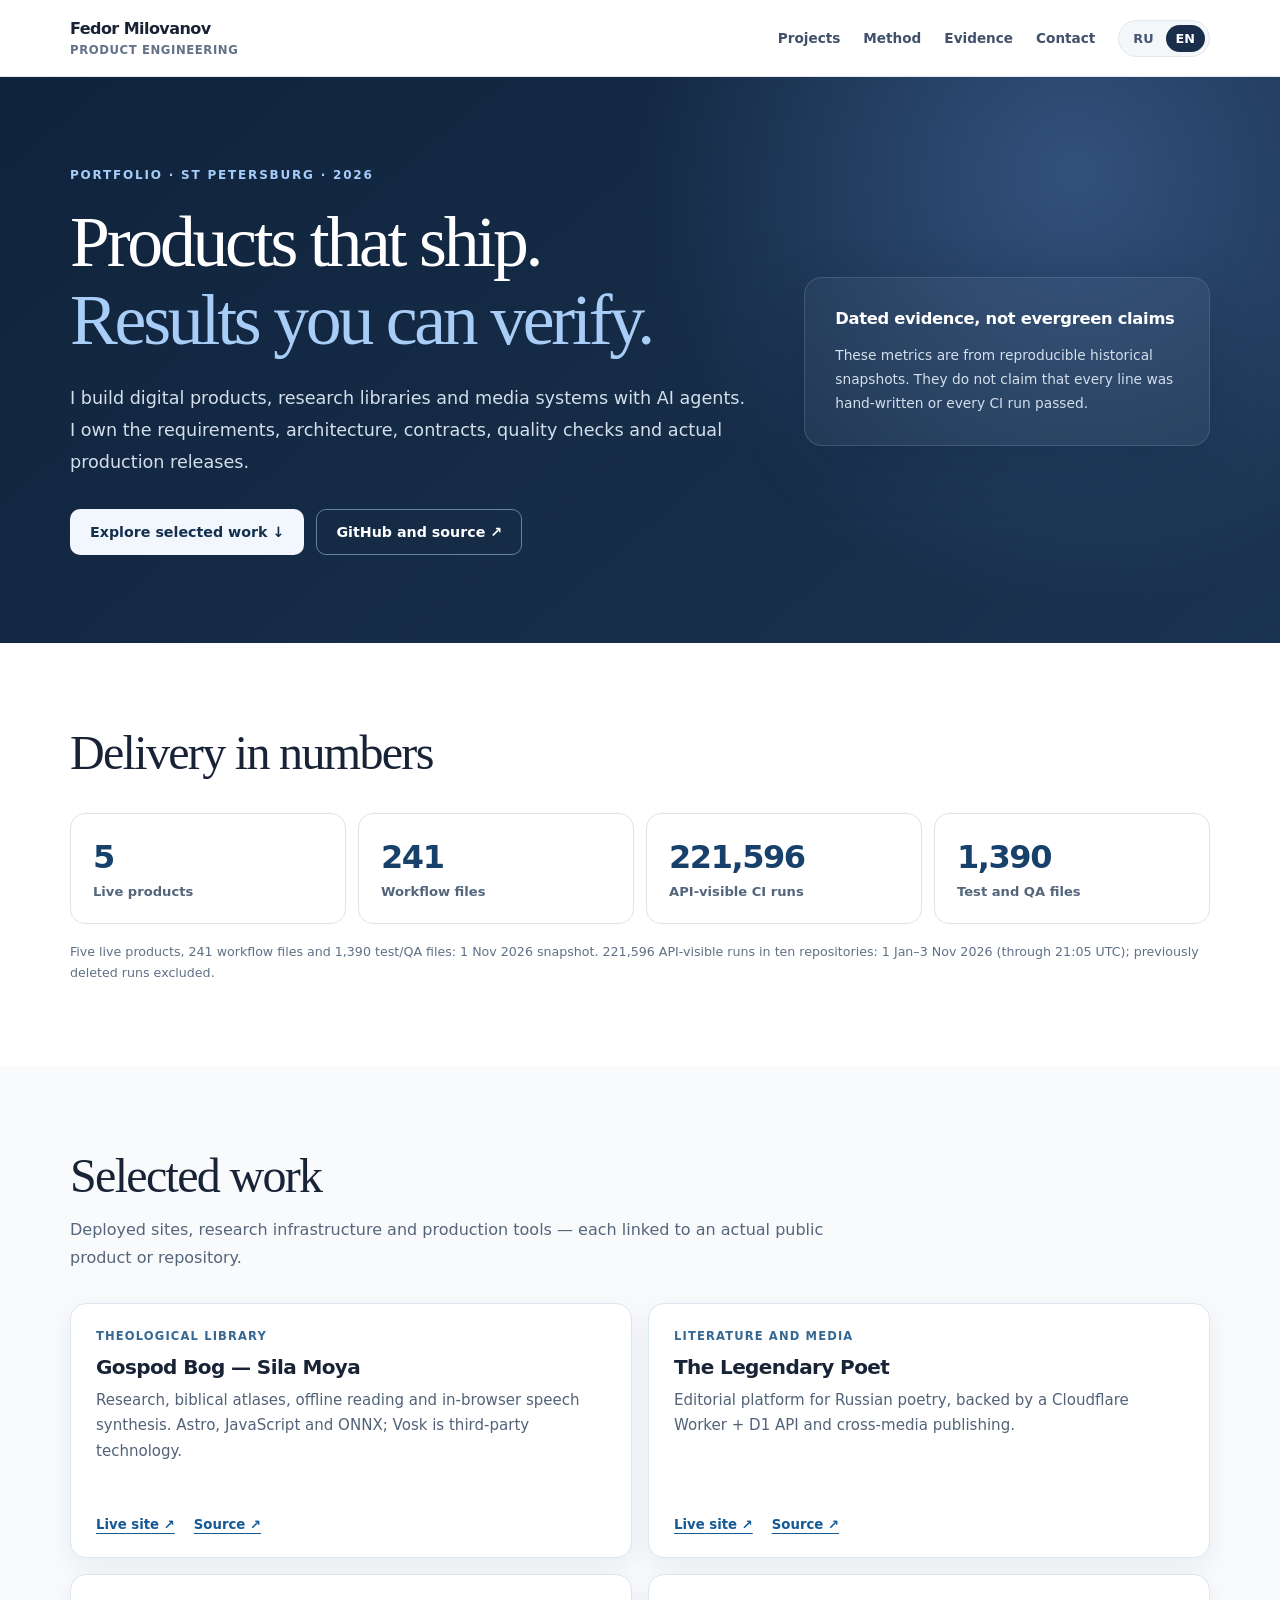
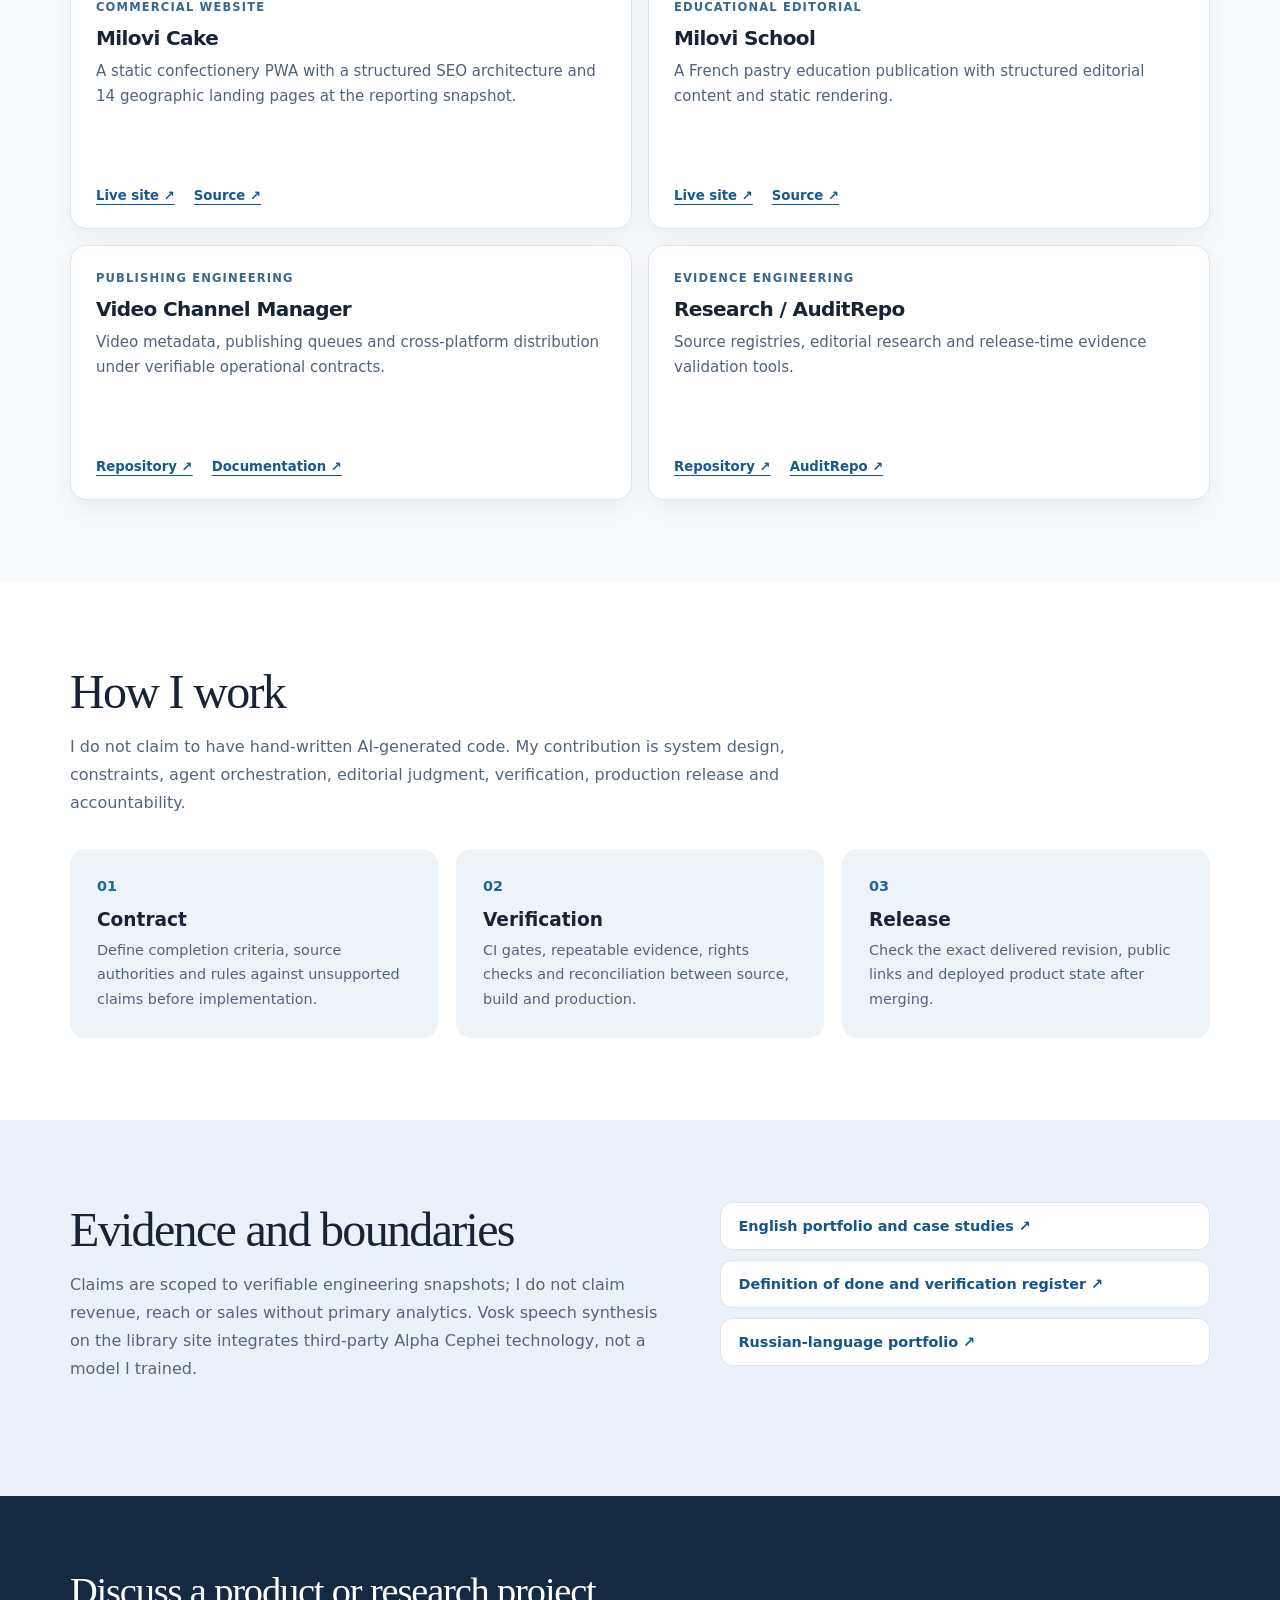
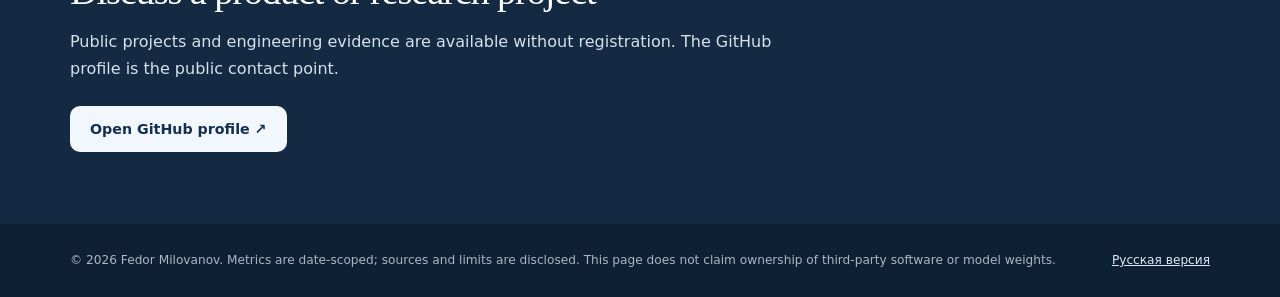
==== portfolio/en/index.html @ f515eef7 "feat(portfolio): publish bilingual verifiable portfolio without changing redirect hub" ====
<!doctype html>
<html lang="en">
<head>
<meta charset="utf-8"><meta name="viewport" content="width=device-width, initial-scale=1">
<meta name="theme-color" content="#142a42"><meta name="description" content="Verified portfolio of product engineering, editorial technology, research libraries, and AI-assisted media infrastructure.">
<title>Fedor Milovanov — verifiable product engineering and AI systems</title>
<link rel="canonical" href="https://fedormilovanov.github.io/portfolio/en/">
<link rel="alternate" hreflang="ru" href="https://fedormilovanov.github.io/portfolio/">
<link rel="alternate" hreflang="en" href="https://fedormilovanov.github.io/portfolio/en/">
<link rel="alternate" hreflang="x-default" href="https://fedormilovanov.github.io/portfolio/en/">
<meta property="og:type" content="website"><meta property="og:title" content="Fedor Milovanov — verifiable product engineering and AI systems">
<meta property="og:description" content="Verified portfolio of product engineering, editorial technology, research libraries, and AI-assisted media infrastructure."><meta property="og:url" content="https://fedormilovanov.github.io/portfolio/en/">
<link rel="stylesheet" href="../site.css">
</head>
<body>
<a class="skip" href="#main">Skip to content</a>
<header class="top"><div class="shell nav"><a class="brand" href="https://github.com/FedorMilovanov">Fedor Milovanov<small>Product engineering</small></a><nav class="menu" aria-label="Main navigation"><a href="#projects">Projects</a><a href="#method">Method</a><a href="#evidence">Evidence</a><a href="#contact">Contact</a><span class="langs"><a href="../"  lang="ru">RU</a><a href="../" aria-current="page" lang="en">EN</a></span></nav></div></header>
<main id="main">
<section class="hero"><div class="shell hero-layout"><div><div class="kicker">Portfolio · St Petersburg · 2026</div><h1>Products that ship.<br><em>Results you can verify.</em></h1><p>I build digital products, research libraries and media systems with AI agents. I own the requirements, architecture, contracts, quality checks and actual production releases.</p><div class="actions"><a class="btn primary" href="#projects">Explore selected work ↓</a><a class="btn secondary" href="https://github.com/FedorMilovanov">GitHub and source ↗</a></div></div><aside class="hero-side"><h2>Dated evidence, not evergreen claims</h2><p>These metrics are from reproducible historical snapshots. They do not claim that every line was hand-written or every CI run passed.</p></aside></div></section>
<section class="section" aria-labelledby="numbers"><div class="shell"><div class="section-head"><h2 id="numbers">Delivery in numbers</h2></div><div class="metrics"><div class="metric"><strong>5</strong><span>Live products</span></div><div class="metric"><strong>241</strong><span>Workflow files</span></div><div class="metric"><strong>221,596</strong><span>API-visible CI runs</span></div><div class="metric"><strong>1,390</strong><span>Test and QA files</span></div></div><p class="note">Five live products, 241 workflow files and 1,390 test/QA files: 1 Nov 2026 snapshot. 221,596 API-visible runs in ten repositories: 1 Jan–3 Nov 2026 (through 21:05 UTC); previously deleted runs excluded.</p></div></section>
<section class="section" id="projects" aria-labelledby="projects-title"><div class="shell"><div class="section-head"><h2 id="projects-title">Selected work</h2><p>Deployed sites, research infrastructure and production tools — each linked to an actual public product or repository.</p></div><div class="cases"><article class="case"><span class="eyebrow">Theological library</span><h3>Gospod Bog — Sila Moya</h3><p>Research, biblical atlases, offline reading and in-browser speech synthesis. Astro, JavaScript and ONNX; Vosk is third-party technology.</p><div class="links"><a href="https://gospod-bog.ru/">Live site ↗</a><a href="https://github.com/FedorMilovanov/gb-is-my-strength">Source ↗</a></div></article>
<article class="case"><span class="eyebrow">Literature and media</span><h3>The Legendary Poet</h3><p>Editorial platform for Russian poetry, backed by a Cloudflare Worker + D1 API and cross-media publishing.</p><div class="links"><a href="https://thelegendarypoet.ru/">Live site ↗</a><a href="https://github.com/FedorMilovanov/TheLegendaryPoet">Source ↗</a></div></article>
<article class="case"><span class="eyebrow">Commercial website</span><h3>Milovi Cake</h3><p>A static confectionery PWA with a structured SEO architecture and 14 geographic landing pages at the reporting snapshot.</p><div class="links"><a href="https://milovicake.ru/">Live site ↗</a><a href="https://github.com/FedorMilovanov/Milovi_Cake">Source ↗</a></div></article>
<article class="case"><span class="eyebrow">Educational editorial</span><h3>Milovi School</h3><p>A French pastry education publication with structured editorial content and static rendering.</p><div class="links"><a href="https://french.milovicake.ru/">Live site ↗</a><a href="https://github.com/FedorMilovanov/Milovi_School">Source ↗</a></div></article>
<article class="case"><span class="eyebrow">Publishing engineering</span><h3>Video Channel Manager</h3><p>Video metadata, publishing queues and cross-platform distribution under verifiable operational contracts.</p><div class="links"><a href="https://github.com/FedorMilovanov/video-channel-manager">Repository ↗</a><a href="https://github.com/FedorMilovanov/video-channel-manager">Documentation ↗</a></div></article>
<article class="case"><span class="eyebrow">Evidence engineering</span><h3>Research / AuditRepo</h3><p>Source registries, editorial research and release-time evidence validation tools.</p><div class="links"><a href="https://github.com/FedorMilovanov/Research">Repository ↗</a><a href="https://github.com/FedorMilovanov/AuditRepo">AuditRepo ↗</a></div></article></div></div></section>
<section class="section" id="method" aria-labelledby="method-title"><div class="shell"><div class="section-head"><h2 id="method-title">How I work</h2><p>I do not claim to have hand-written AI-generated code. My contribution is system design, constraints, agent orchestration, editorial judgment, verification, production release and accountability.</p></div><div class="methods"><article class="method"><b>01</b><h3>Contract</h3><p>Define completion criteria, source authorities and rules against unsupported claims before implementation.</p></article>
<article class="method"><b>02</b><h3>Verification</h3><p>CI gates, repeatable evidence, rights checks and reconciliation between source, build and production.</p></article>
<article class="method"><b>03</b><h3>Release</h3><p>Check the exact delivered revision, public links and deployed product state after merging.</p></article></div></div></section>
<section class="section proof" id="evidence" aria-labelledby="evidence-title"><div class="shell proof-layout"><div><div class="section-head"><h2 id="evidence-title">Evidence and boundaries</h2><p>Claims are scoped to verifiable engineering snapshots; I do not claim revenue, reach or sales without primary analytics. Vosk speech synthesis on the library site integrates third-party Alpha Cephei technology, not a model I trained.</p></div></div><div class="proof-links"><a href="https://github.com/FedorMilovanov/Research/blob/main/PORTFOLIO/PORTFOLIO_EN.md">English portfolio and case studies ↗</a>
<a href="https://github.com/FedorMilovanov/Research/blob/main/PORTFOLIO/DEFINITION_OF_DONE.md">Definition of done and verification register ↗</a>
<a href="https://github.com/FedorMilovanov/Research/blob/main/PORTFOLIO/PORTFOLIO_RU.md">Russian-language portfolio ↗</a></div></div></section>
<section class="contact" id="contact"><div class="shell"><h2>Discuss a product or research project</h2><p>Public projects and engineering evidence are available without registration. The GitHub profile is the public contact point.</p><a class="btn primary" href="https://github.com/FedorMilovanov">Open GitHub profile ↗</a></div></section>
</main>
<footer class="foot"><div class="shell foot-inner"><p>© 2026 Fedor Milovanov. Metrics are date-scoped; sources and limits are disclosed. This page does not claim ownership of third-party software or model weights.</p><a href="../" lang="ru">Русская версия</a></div></footer>
</body></html>
---- portfolio/site.css ----
:root{font-family:Inter,"Segoe UI",system-ui,-apple-system,BlinkMacSystemFont,sans-serif;color:#182336;background:#f8fafc;font-synthesis:none}*{box-sizing:border-box}html{scroll-behavior:smooth}body{margin:0}a{color:inherit}a:focus-visible,button:focus-visible{outline:3px solid #f59e0b;outline-offset:4px}.skip{position:absolute;left:-9999px;top:0;padding:12px;background:#fff;z-index:9}.skip:focus{left:16px}.shell{width:min(1140px,calc(100% - 44px));margin-inline:auto}.top{background:#fff;border-bottom:1px solid #e4e9f0}.nav{min-height:76px;display:flex;align-items:center;justify-content:space-between;gap:22px}.brand{text-decoration:none;font-weight:800;letter-spacing:-.035em;line-height:1.2}.brand small{display:block;font-weight:600;color:#637187;font-size:.73rem;letter-spacing:.05em;text-transform:uppercase;margin-top:4px}.menu{display:flex;align-items:center;gap:23px;flex-wrap:wrap}.menu a{text-decoration:none;font-weight:650;font-size:.85rem;color:#41516b}.menu a:hover,.pill:hover{color:#0062cc}.langs{display:flex;gap:2px;padding:4px;border:1px solid #e0e7ee;border-radius:100px;background:#f4f7fa}.langs a{padding:6px 10px;border-radius:100px;color:#445671;font-size:.8rem}.langs a[aria-current=page]{background:#182e4b;color:#fff}.hero{background:radial-gradient(circle at 84% 17%,#32517c 0,transparent 37%),linear-gradient(140deg,#10233c,#1a3350);color:#fff;padding:91px 0 88px;overflow:hidden}.hero-layout{display:grid;grid-template-columns:minmax(0,1.25fr) minmax(260px,.75fr);align-items:center;gap:58px}.kicker{font-size:.75rem;letter-spacing:.15em;text-transform:uppercase;font-weight:750;color:#a4cdfa}.hero h1{font-family:Georgia,ui-serif,serif;font-size:clamp(2.65rem,5.6vw,5rem);font-weight:500;letter-spacing:-.045em;line-height:1.09;margin:21px 0 24px}.hero h1 em{font-style:normal;color:#a8cdf6}.hero p{font-size:1.1rem;line-height:1.8;color:#d3dfeb;max-width:680px;margin:0}.actions{display:flex;flex-wrap:wrap;gap:12px;margin-top:31px}.btn{display:inline-flex;align-items:center;justify-content:center;min-height:46px;padding:11px 19px;font-weight:700;font-size:.89rem;border-radius:10px;text-decoration:none;border:1px solid transparent}.btn.primary{background:#f2f6fd;color:#14304f}.btn.secondary{border-color:#6782a0;color:#fff}.hero-side{border:1px solid #68809b64;border-radius:18px;padding:30px;background:#ffffff0b;box-shadow:0 18px 58px #06132933}.hero-side h2{font-size:1.02rem;line-height:1.4;letter-spacing:-.018em;margin:0 0 12px}.hero-side p{font-size:.86rem;line-height:1.75}.section{padding:82px 0}.section:nth-of-type(even){background:#fff}.section-head{max-width:790px;margin-bottom:31px}.section h2{font-family:Georgia,ui-serif,serif;font-weight:500;letter-spacing:-.035em;font-size:clamp(2rem,3.8vw,3rem);line-height:1.18;margin:0 0 12px}.section-head p,.intro{color:#55657b;line-height:1.75;margin:0}.metrics{display:grid;grid-template-columns:repeat(4,1fr);gap:12px}.metric{border:1px solid #dbe4ec;background:white;border-radius:15px;padding:24px 22px}.metric strong{display:block;font-size:clamp(1.5rem,2.5vw,2.4rem);letter-spacing:-.045em;color:#17416b}.metric span{display:block;color:#53667c;font-size:.82rem;font-weight:650;margin-top:8px}.note{margin:18px 0 0;font-size:.79rem;color:#607086;line-height:1.65}.cases{display:grid;grid-template-columns:repeat(2,minmax(0,1fr));gap:16px}.case{border:1px solid #dce6ee;background:#fff;border-radius:16px;padding:25px;display:flex;flex-direction:column;min-height:255px;box-shadow:0 9px 27px #152b4910}.case .eyebrow{font-weight:750;color:#356993;text-transform:uppercase;font-size:.72rem;letter-spacing:.1em}.case h3{font-size:1.25rem;letter-spacing:-.03em;margin:12px 0 9px}.case p{font-size:.94rem;line-height:1.68;color:#526278;margin:0 0 20px}.case .links{margin-top:auto;display:flex;gap:19px;flex-wrap:wrap}.case .links a{font-size:.83rem;font-weight:750;color:#155995;text-underline-offset:4px}.methods{display:grid;grid-template-columns:repeat(3,minmax(0,1fr));gap:18px;margin-top:32px}.method{background:#eef3f8;border-radius:15px;padding:27px}.method b{color:#1d669e;font-size:.9rem}.method h3{font-size:1.16rem;margin:14px 0 8px}.method p{color:#536479;line-height:1.7;font-size:.9rem;margin:0}.proof{background:#eaf1f8}.proof-layout{display:grid;grid-template-columns:1.1fr .9fr;gap:50px;align-items:start}.proof-links{display:grid;gap:10px}.proof-links a{background:#fff;border:1px solid #dae5ef;text-decoration:none;border-radius:12px;padding:15px 18px;color:#14558d;font-size:.9rem;font-weight:700}.proof-links a:hover{background:#f7fbff}.contact{padding:72px 0;background:#142a42;color:#fff}.contact h2{font-family:Georgia,ui-serif,serif;font-weight:500;letter-spacing:-.03em;font-size:2.4rem;line-height:1.2;margin:0 0 14px}.contact p{color:#d6e1ec;max-width:710px;line-height:1.7;margin:0 0 24px}.foot{background:#0e2034;color:#a6b7c8;padding:26px 0;font-size:.76rem;line-height:1.7}.foot a{color:#d8e9fa}.foot-inner{display:flex;justify-content:space-between;align-items:center;gap:20px}.foot-inner p{margin:0}@media(max-width:820px){.hero-layout{grid-template-columns:1fr;gap:34px}.hero-side{max-width:660px}.metrics{grid-template-columns:repeat(2,1fr)}.proof-layout{grid-template-columns:1fr;gap:26px}}@media(max-width:620px){.shell{width:min(100% - 30px,1140px)}.nav{padding:13px 0;align-items:flex-start;flex-direction:column;gap:14px}.menu{gap:14px}.hero{padding:63px 0}.hero p{font-size:1rem}.section{padding:60px 0}.cases,.methods{grid-template-columns:1fr}.metrics{grid-template-columns:repeat(2,minmax(0,1fr))}.metric{padding:17px 14px}.case{min-height:0}.foot-inner{flex-direction:column;align-items:flex-start}.contact h2{font-size:2rem}}@media(prefers-reduced-motion:reduce){html{scroll-behavior:auto}}
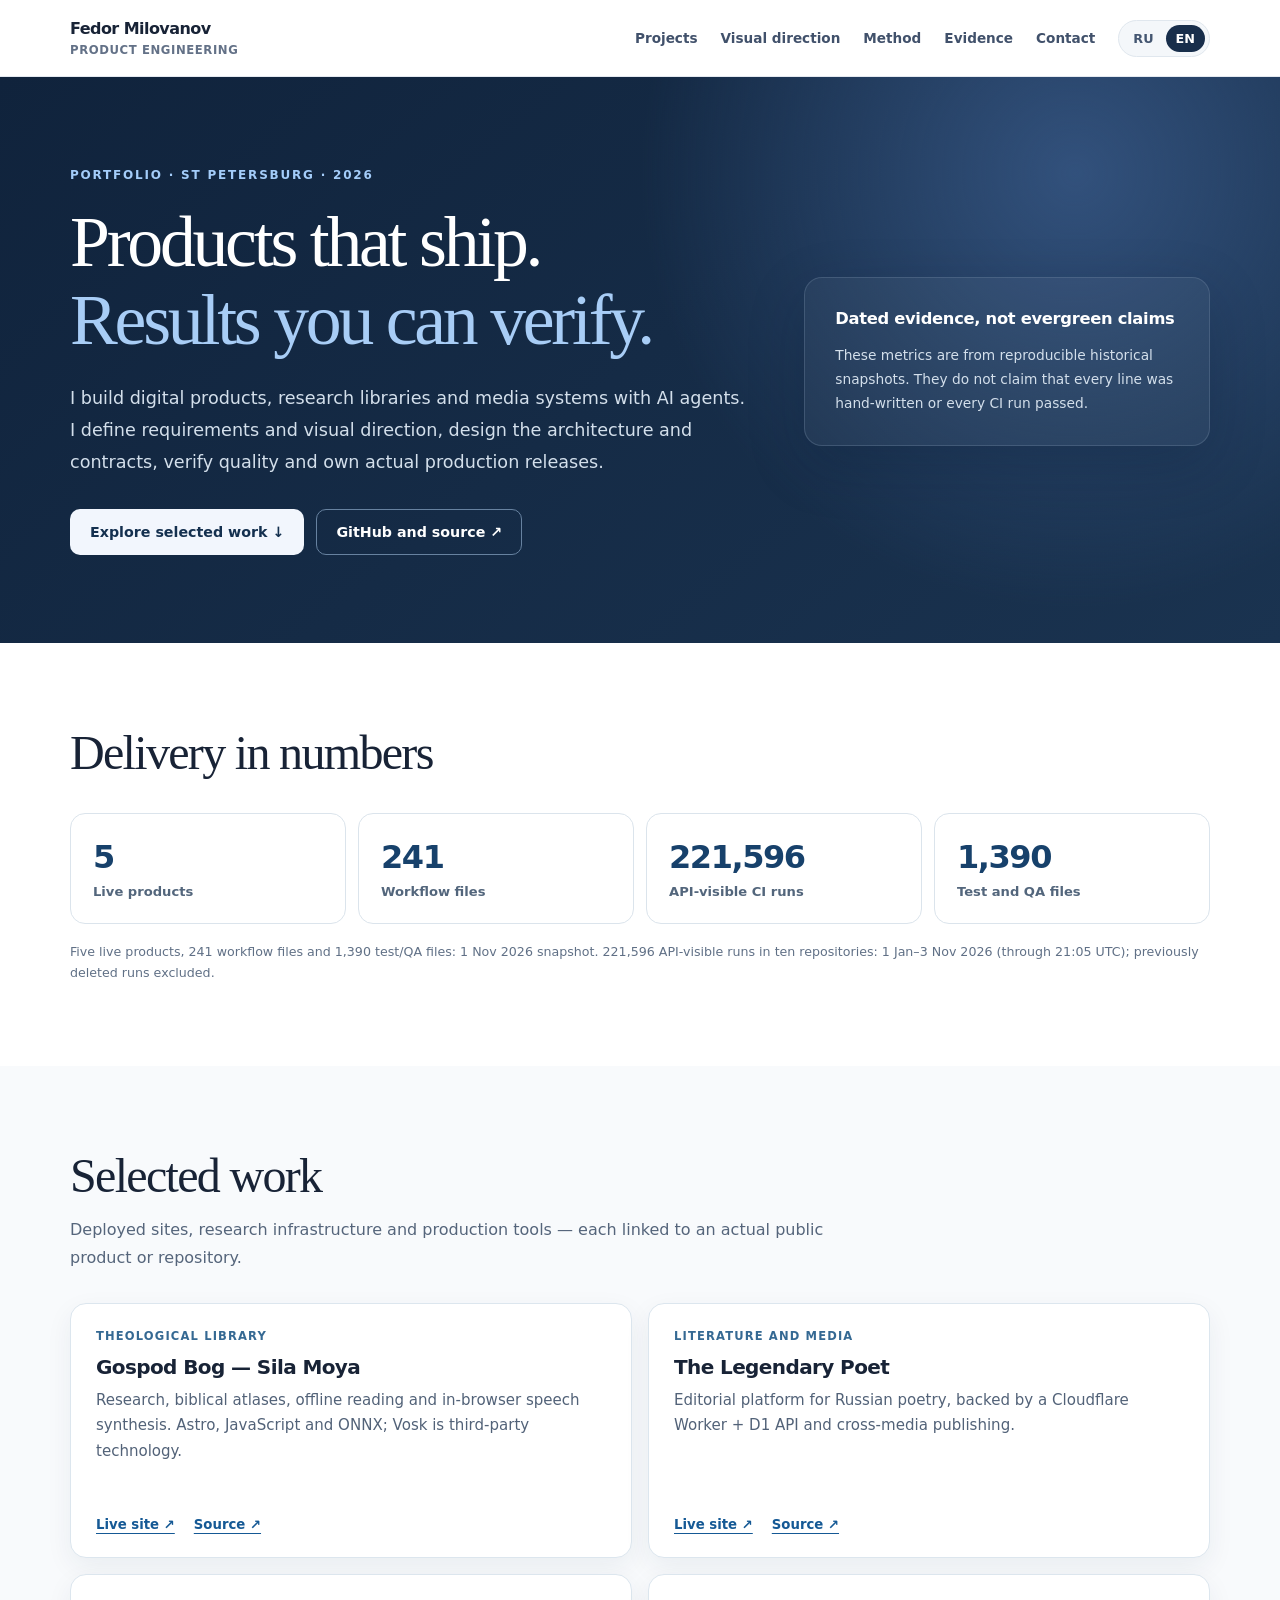
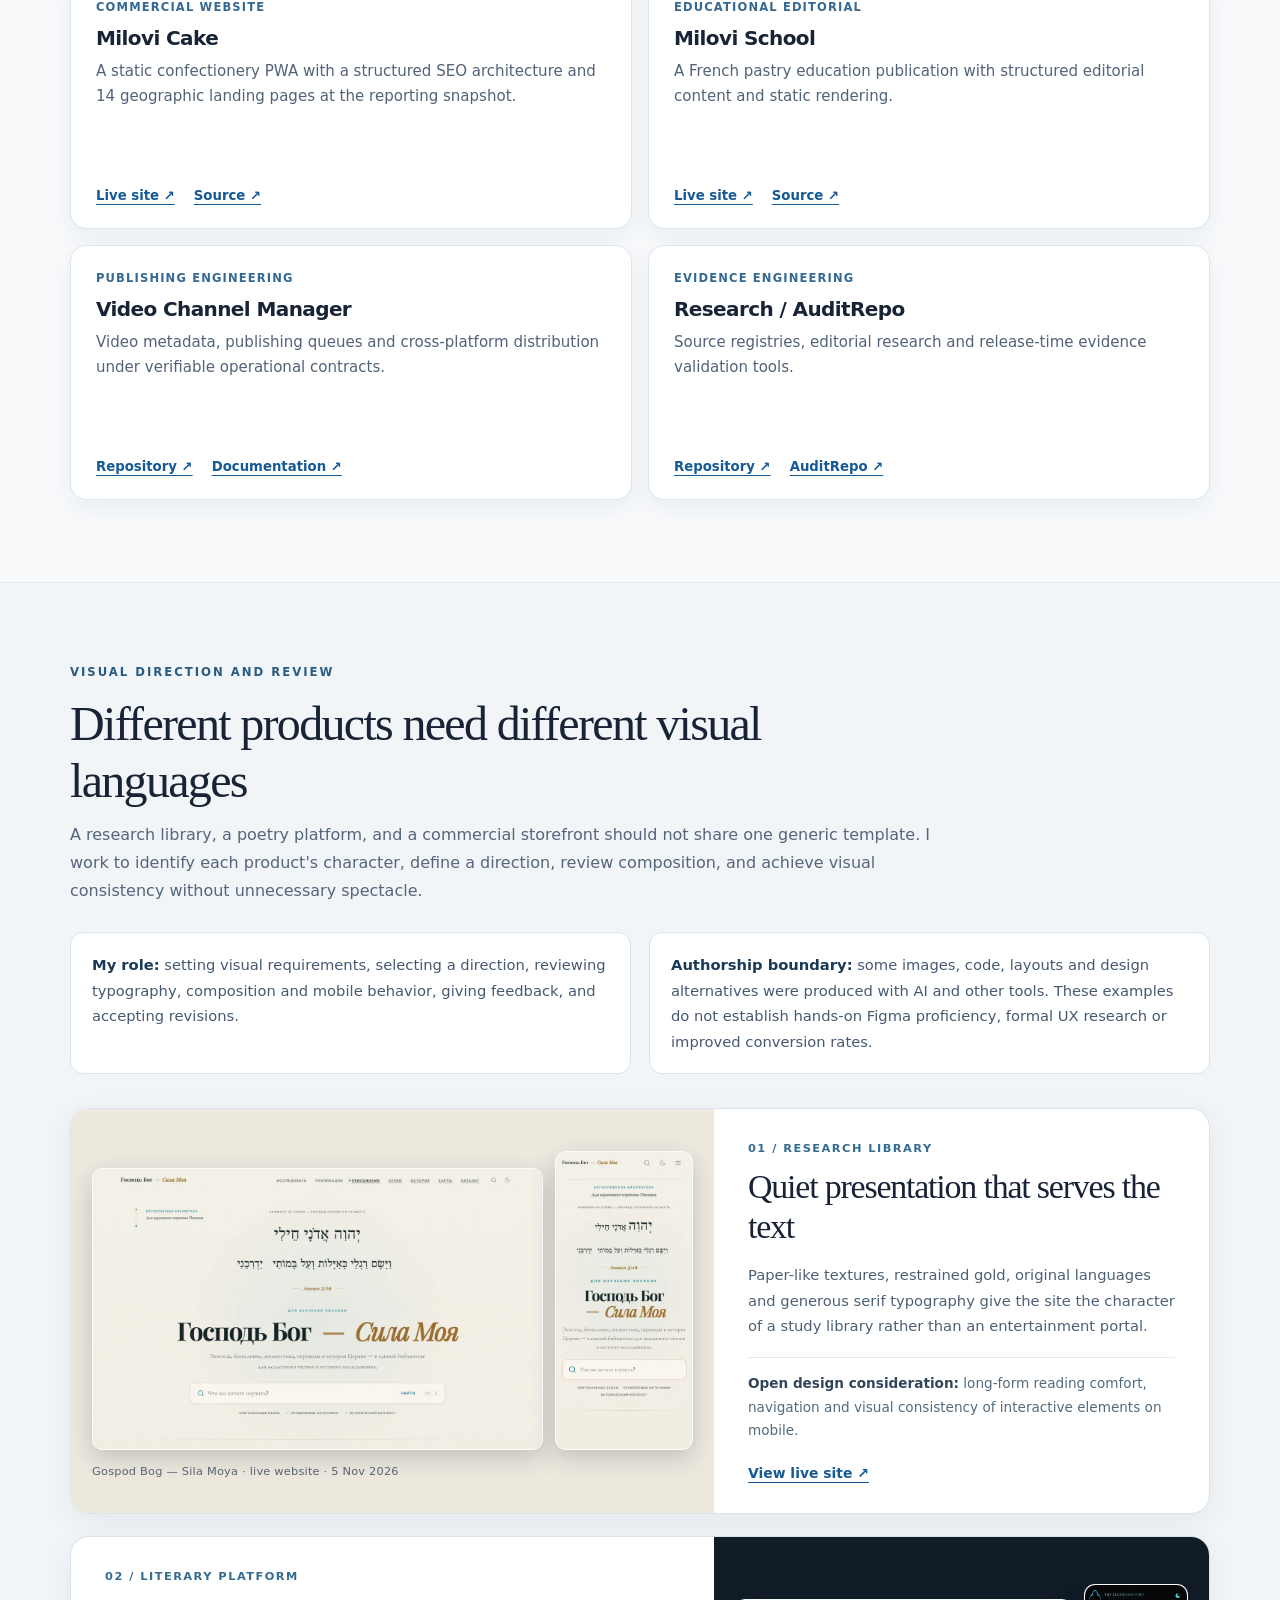
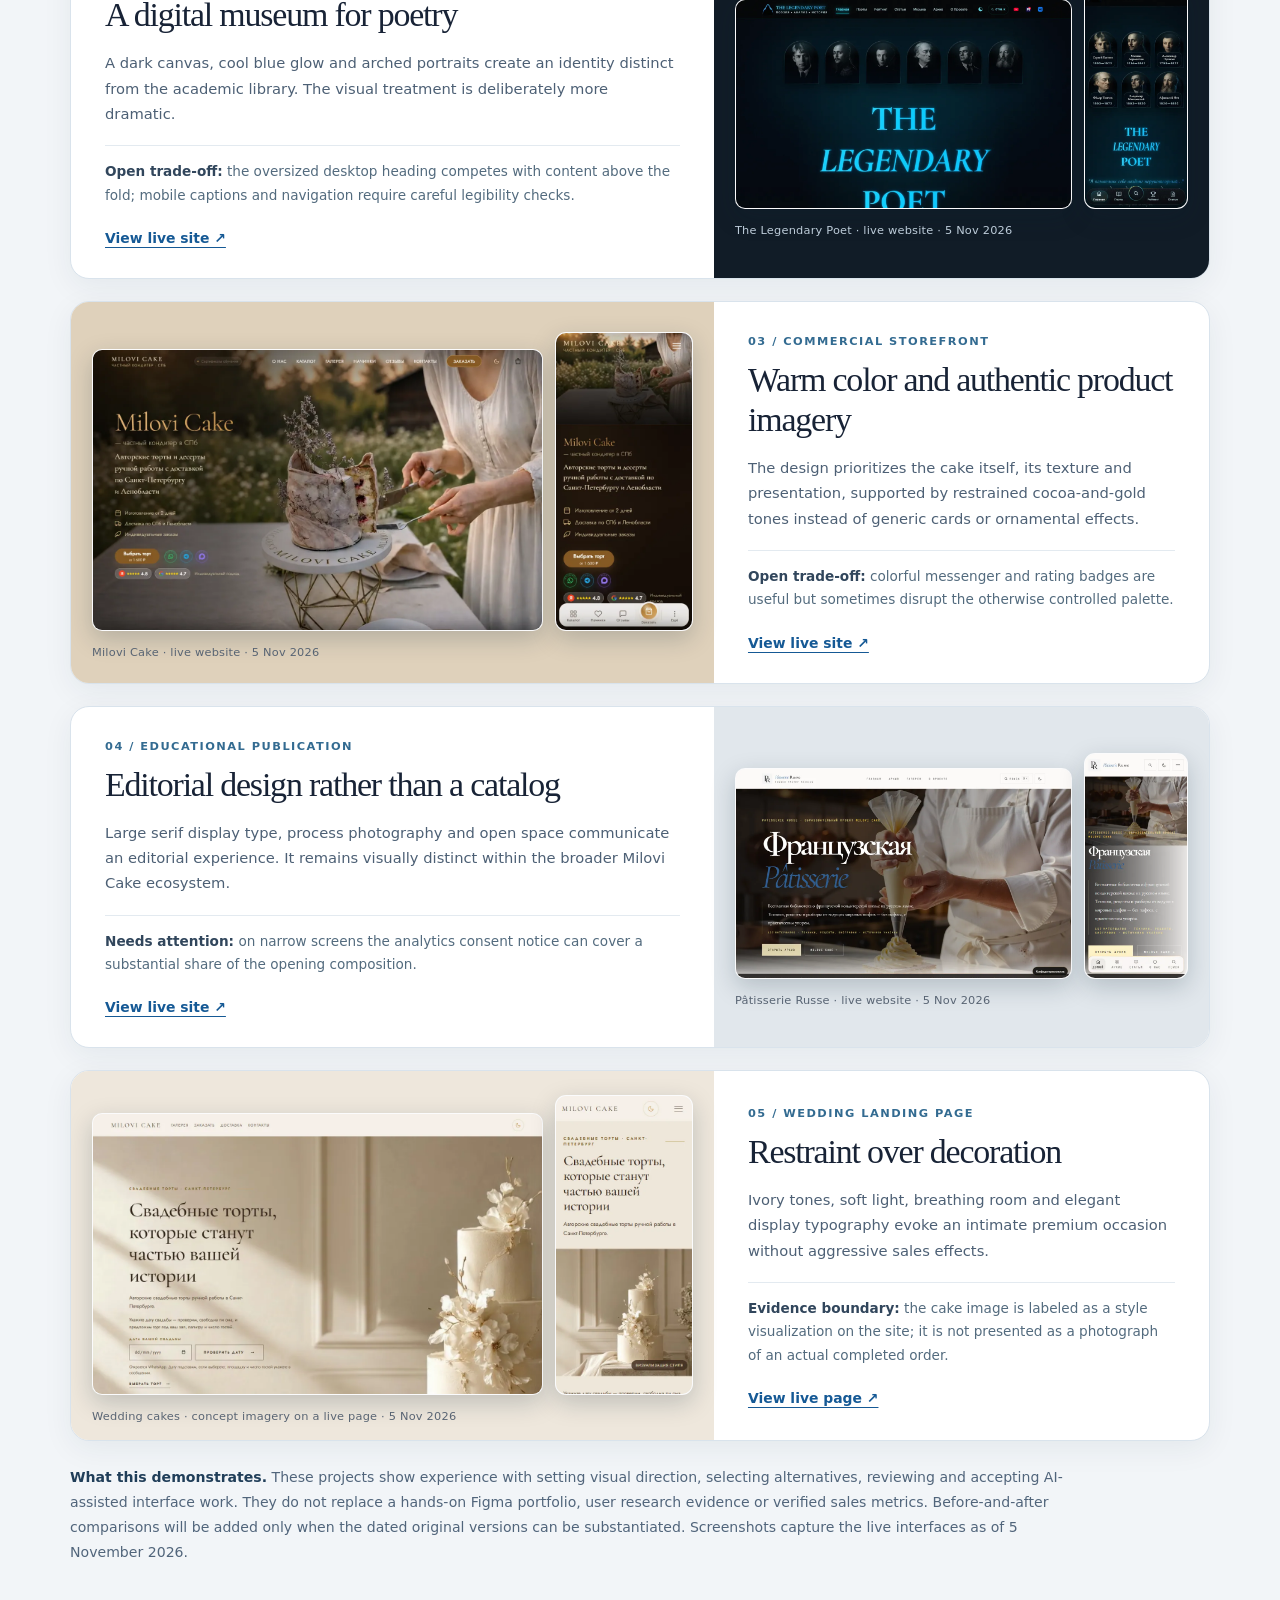
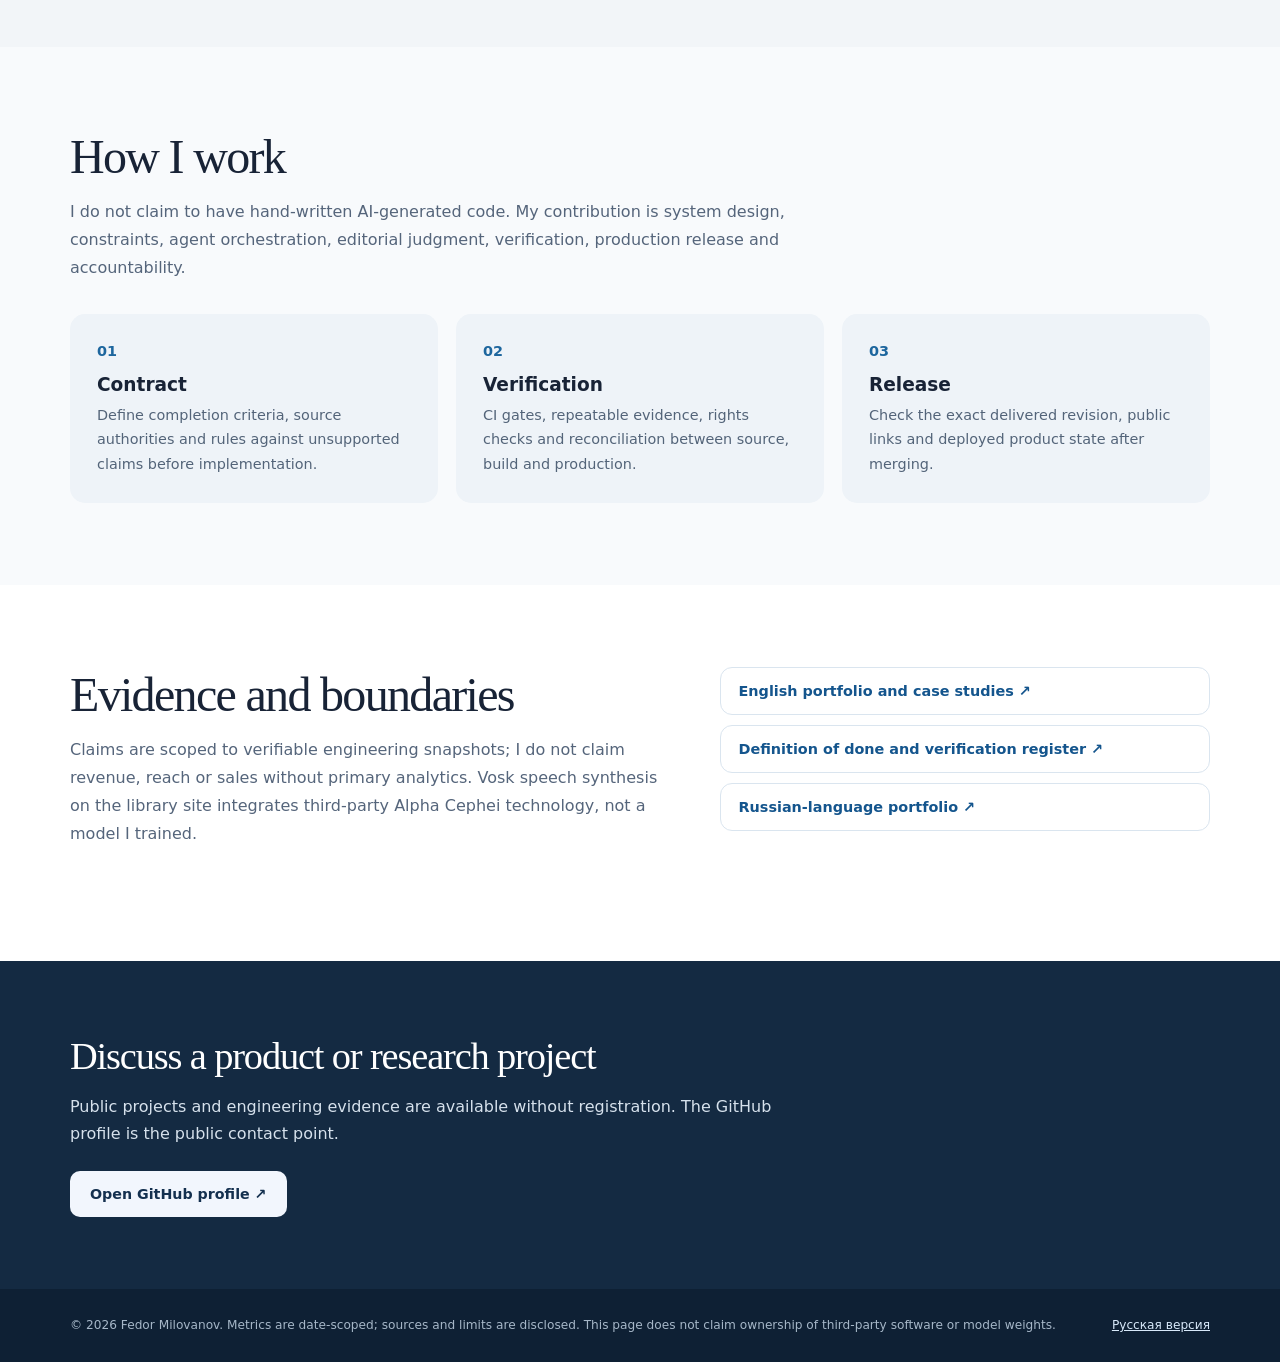
==== commit 682537e6: "feat(portfolio): document visual direction with live design cases" ====
--- a/portfolio/en/index.html
+++ b/portfolio/en/index.html
@@ -14,9 +14,9 @@
 </head>
 <body>
 <a class="skip" href="#main">Skip to content</a>
-<header class="top"><div class="shell nav"><a class="brand" href="https://github.com/FedorMilovanov">Fedor Milovanov<small>Product engineering</small></a><nav class="menu" aria-label="Main navigation"><a href="#projects">Projects</a><a href="#method">Method</a><a href="#evidence">Evidence</a><a href="#contact">Contact</a><span class="langs"><a href="../"  lang="ru">RU</a><a href="../" aria-current="page" lang="en">EN</a></span></nav></div></header>
+<header class="top"><div class="shell nav"><a class="brand" href="https://github.com/FedorMilovanov">Fedor Milovanov<small>Product engineering</small></a><nav class="menu" aria-label="Main navigation"><a href="#projects">Projects</a><a href="#visual">Visual direction</a><a href="#method">Method</a><a href="#evidence">Evidence</a><a href="#contact">Contact</a><span class="langs"><a href="../"  lang="ru">RU</a><a href="./" aria-current="page" lang="en">EN</a></span></nav></div></header>
 <main id="main">
-<section class="hero"><div class="shell hero-layout"><div><div class="kicker">Portfolio · St Petersburg · 2026</div><h1>Products that ship.<br><em>Results you can verify.</em></h1><p>I build digital products, research libraries and media systems with AI agents. I own the requirements, architecture, contracts, quality checks and actual production releases.</p><div class="actions"><a class="btn primary" href="#projects">Explore selected work ↓</a><a class="btn secondary" href="https://github.com/FedorMilovanov">GitHub and source ↗</a></div></div><aside class="hero-side"><h2>Dated evidence, not evergreen claims</h2><p>These metrics are from reproducible historical snapshots. They do not claim that every line was hand-written or every CI run passed.</p></aside></div></section>
+<section class="hero"><div class="shell hero-layout"><div><div class="kicker">Portfolio · St Petersburg · 2026</div><h1>Products that ship.<br><em>Results you can verify.</em></h1><p>I build digital products, research libraries and media systems with AI agents. I define requirements and visual direction, design the architecture and contracts, verify quality and own actual production releases.</p><div class="actions"><a class="btn primary" href="#projects">Explore selected work ↓</a><a class="btn secondary" href="https://github.com/FedorMilovanov">GitHub and source ↗</a></div></div><aside class="hero-side"><h2>Dated evidence, not evergreen claims</h2><p>These metrics are from reproducible historical snapshots. They do not claim that every line was hand-written or every CI run passed.</p></aside></div></section>
 <section class="section" aria-labelledby="numbers"><div class="shell"><div class="section-head"><h2 id="numbers">Delivery in numbers</h2></div><div class="metrics"><div class="metric"><strong>5</strong><span>Live products</span></div><div class="metric"><strong>241</strong><span>Workflow files</span></div><div class="metric"><strong>221,596</strong><span>API-visible CI runs</span></div><div class="metric"><strong>1,390</strong><span>Test and QA files</span></div></div><p class="note">Five live products, 241 workflow files and 1,390 test/QA files: 1 Nov 2026 snapshot. 221,596 API-visible runs in ten repositories: 1 Jan–3 Nov 2026 (through 21:05 UTC); previously deleted runs excluded.</p></div></section>
 <section class="section" id="projects" aria-labelledby="projects-title"><div class="shell"><div class="section-head"><h2 id="projects-title">Selected work</h2><p>Deployed sites, research infrastructure and production tools — each linked to an actual public product or repository.</p></div><div class="cases"><article class="case"><span class="eyebrow">Theological library</span><h3>Gospod Bog — Sila Moya</h3><p>Research, biblical atlases, offline reading and in-browser speech synthesis. Astro, JavaScript and ONNX; Vosk is third-party technology.</p><div class="links"><a href="https://gospod-bog.ru/">Live site ↗</a><a href="https://github.com/FedorMilovanov/gb-is-my-strength">Source ↗</a></div></article>
 <article class="case"><span class="eyebrow">Literature and media</span><h3>The Legendary Poet</h3><p>Editorial platform for Russian poetry, backed by a Cloudflare Worker + D1 API and cross-media publishing.</p><div class="links"><a href="https://thelegendarypoet.ru/">Live site ↗</a><a href="https://github.com/FedorMilovanov/TheLegendaryPoet">Source ↗</a></div></article>
@@ -24,6 +24,77 @@
 <article class="case"><span class="eyebrow">Educational editorial</span><h3>Milovi School</h3><p>A French pastry education publication with structured editorial content and static rendering.</p><div class="links"><a href="https://french.milovicake.ru/">Live site ↗</a><a href="https://github.com/FedorMilovanov/Milovi_School">Source ↗</a></div></article>
 <article class="case"><span class="eyebrow">Publishing engineering</span><h3>Video Channel Manager</h3><p>Video metadata, publishing queues and cross-platform distribution under verifiable operational contracts.</p><div class="links"><a href="https://github.com/FedorMilovanov/video-channel-manager">Repository ↗</a><a href="https://github.com/FedorMilovanov/video-channel-manager">Documentation ↗</a></div></article>
 <article class="case"><span class="eyebrow">Evidence engineering</span><h3>Research / AuditRepo</h3><p>Source registries, editorial research and release-time evidence validation tools.</p><div class="links"><a href="https://github.com/FedorMilovanov/Research">Repository ↗</a><a href="https://github.com/FedorMilovanov/AuditRepo">AuditRepo ↗</a></div></article></div></div></section>
+<section class="section visual" id="visual" aria-labelledby="visual-title">
+<div class="shell">
+  <div class="section-head visual-head">
+    <span class="visual-kicker">Visual direction and review</span>
+    <h2 id="visual-title">Different products need different visual languages</h2>
+    <p>A research library, a poetry platform, and a commercial storefront should not share one generic template. I work to identify each product's character, define a direction, review composition, and achieve visual consistency without unnecessary spectacle.</p>
+  </div>
+  <div class="visual-intro">
+    <p><strong>My role:</strong> setting visual requirements, selecting a direction, reviewing typography, composition and mobile behavior, giving feedback, and accepting revisions.</p>
+    <p><strong>Authorship boundary:</strong> some images, code, layouts and design alternatives were produced with AI and other tools. These examples do not establish hands-on Figma proficiency, formal UX research or improved conversion rates.</p>
+  </div>
+  <div class="visual-studies">
+    <article class="visual-study" aria-labelledby="design-library">
+      <div class="visual-preview visual-preview--paper">
+        <div class="visual-shots"><img class="visual-desktop" src="../visual/library-desktop.webp" width="1200" height="750" loading="lazy" decoding="async" alt="Desktop theological library with paper tones, Hebrew text and large serif typography"><img class="visual-mobile" src="../visual/library-mobile.webp" width="390" height="844" loading="lazy" decoding="async" alt="Mobile theological library using the same editorial typography"></div>
+        <p class="visual-caption">Gospod Bog — Sila Moya · live website · 5 Nov 2026</p>
+      </div>
+      <div class="visual-description"><span class="visual-label">01 / Research library</span><h3 id="design-library">Quiet presentation that serves the text</h3>
+        <p>Paper-like textures, restrained gold, original languages and generous serif typography give the site the character of a study library rather than an entertainment portal.</p>
+        <p class="visual-constraint"><strong>Open design consideration:</strong> long-form reading comfort, navigation and visual consistency of interactive elements on mobile.</p>
+        <a href="https://gospod-bog.ru/" lang="ru">View live site ↗</a>
+      </div>
+    </article>
+    <article class="visual-study" aria-labelledby="design-poet">
+      <div class="visual-preview visual-preview--night">
+        <div class="visual-shots"><img class="visual-desktop" src="../visual/poet-desktop.webp" width="1200" height="750" loading="lazy" decoding="async" alt="The Legendary Poet desktop homepage, with dark tones, blue typography and historical portraits"><img class="visual-mobile" src="../visual/poet-mobile.webp" width="390" height="844" loading="lazy" decoding="async" alt="The Legendary Poet mobile homepage with a portrait grid and bottom navigation"></div>
+        <p class="visual-caption">The Legendary Poet · live website · 5 Nov 2026</p>
+      </div>
+      <div class="visual-description"><span class="visual-label">02 / Literary platform</span><h3 id="design-poet">A digital museum for poetry</h3>
+        <p>A dark canvas, cool blue glow and arched portraits create an identity distinct from the academic library. The visual treatment is deliberately more dramatic.</p>
+        <p class="visual-constraint"><strong>Open trade-off:</strong> the oversized desktop heading competes with content above the fold; mobile captions and navigation require careful legibility checks.</p>
+        <a href="https://thelegendarypoet.ru/">View live site ↗</a>
+      </div>
+    </article>
+    <article class="visual-study" aria-labelledby="design-cake">
+      <div class="visual-preview visual-preview--cocoa">
+        <div class="visual-shots"><img class="visual-desktop" src="../visual/cake-desktop.webp" width="1200" height="750" loading="lazy" decoding="async" alt="Milovi Cake desktop website with a photographed cake, warm colors and editorial typography"><img class="visual-mobile" src="../visual/cake-mobile.webp" width="390" height="844" loading="lazy" decoding="async" alt="Milovi Cake mobile storefront showing product information and ordering navigation"></div>
+        <p class="visual-caption">Milovi Cake · live website · 5 Nov 2026</p>
+      </div>
+      <div class="visual-description"><span class="visual-label">03 / Commercial storefront</span><h3 id="design-cake">Warm color and authentic product imagery</h3>
+        <p>The design prioritizes the cake itself, its texture and presentation, supported by restrained cocoa-and-gold tones instead of generic cards or ornamental effects.</p>
+        <p class="visual-constraint"><strong>Open trade-off:</strong> colorful messenger and rating badges are useful but sometimes disrupt the otherwise controlled palette.</p>
+        <a href="https://milovicake.ru/" lang="ru">View live site ↗</a>
+      </div>
+    </article>
+    <article class="visual-study" aria-labelledby="design-school">
+      <div class="visual-preview visual-preview--editorial">
+        <div class="visual-shots"><img class="visual-desktop" src="../visual/school-desktop.webp" width="1200" height="750" loading="lazy" decoding="async" alt="French pastry school desktop homepage with editorial serif typography and a food preparation photograph"><img class="visual-mobile" src="../visual/school-mobile.webp" width="390" height="844" loading="lazy" decoding="async" alt="Mobile edition of the French pastry educational site"></div>
+        <p class="visual-caption">Pâtisserie Russe · live website · 5 Nov 2026</p>
+      </div>
+      <div class="visual-description"><span class="visual-label">04 / Educational publication</span><h3 id="design-school">Editorial design rather than a catalog</h3>
+        <p>Large serif display type, process photography and open space communicate an editorial experience. It remains visually distinct within the broader Milovi Cake ecosystem.</p>
+        <p class="visual-constraint"><strong>Needs attention:</strong> on narrow screens the analytics consent notice can cover a substantial share of the opening composition.</p>
+        <a href="https://french.milovicake.ru/" lang="ru">View live site ↗</a>
+      </div>
+    </article>
+    <article class="visual-study" aria-labelledby="design-wedding">
+      <div class="visual-preview visual-preview--ivory">
+        <div class="visual-shots"><img class="visual-desktop" src="../visual/wedding-desktop.webp" width="1200" height="750" loading="lazy" decoding="async" alt="Milovi Cake wedding page with an ivory palette, elegant headline and a concept visualization of a floral cake"><img class="visual-mobile" src="../visual/wedding-mobile.webp" width="390" height="844" loading="lazy" decoding="async" alt="Mobile wedding page with a cake illustration labeled as a style visualization"></div>
+        <p class="visual-caption">Wedding cakes · concept imagery on a live page · 5 Nov 2026</p>
+      </div>
+      <div class="visual-description"><span class="visual-label">05 / Wedding landing page</span><h3 id="design-wedding">Restraint over decoration</h3>
+        <p>Ivory tones, soft light, breathing room and elegant display typography evoke an intimate premium occasion without aggressive sales effects.</p>
+        <p class="visual-constraint"><strong>Evidence boundary:</strong> the cake image is labeled as a style visualization on the site; it is not presented as a photograph of an actual completed order.</p>
+        <a href="https://milovicake.ru/svadebnye-torty/" lang="ru">View live page ↗</a>
+      </div>
+    </article>
+  </div>
+  <p class="visual-boundary"><strong>What this demonstrates.</strong> These projects show experience with setting visual direction, selecting alternatives, reviewing and accepting AI-assisted interface work. They do not replace a hands-on Figma portfolio, user research evidence or verified sales metrics. Before-and-after comparisons will be added only when the dated original versions can be substantiated. Screenshots capture the live interfaces as of 5 November 2026.</p>
+</div>
+</section>
 <section class="section" id="method" aria-labelledby="method-title"><div class="shell"><div class="section-head"><h2 id="method-title">How I work</h2><p>I do not claim to have hand-written AI-generated code. My contribution is system design, constraints, agent orchestration, editorial judgment, verification, production release and accountability.</p></div><div class="methods"><article class="method"><b>01</b><h3>Contract</h3><p>Define completion criteria, source authorities and rules against unsupported claims before implementation.</p></article>
 <article class="method"><b>02</b><h3>Verification</h3><p>CI gates, repeatable evidence, rights checks and reconciliation between source, build and production.</p></article>
 <article class="method"><b>03</b><h3>Release</h3><p>Check the exact delivered revision, public links and deployed product state after merging.</p></article></div></div></section>
--- a/portfolio/site.css
+++ b/portfolio/site.css
@@ -1 +1,51 @@
 :root{font-family:Inter,"Segoe UI",system-ui,-apple-system,BlinkMacSystemFont,sans-serif;color:#182336;background:#f8fafc;font-synthesis:none}*{box-sizing:border-box}html{scroll-behavior:smooth}body{margin:0}a{color:inherit}a:focus-visible,button:focus-visible{outline:3px solid #f59e0b;outline-offset:4px}.skip{position:absolute;left:-9999px;top:0;padding:12px;background:#fff;z-index:9}.skip:focus{left:16px}.shell{width:min(1140px,calc(100% - 44px));margin-inline:auto}.top{background:#fff;border-bottom:1px solid #e4e9f0}.nav{min-height:76px;display:flex;align-items:center;justify-content:space-between;gap:22px}.brand{text-decoration:none;font-weight:800;letter-spacing:-.035em;line-height:1.2}.brand small{display:block;font-weight:600;color:#637187;font-size:.73rem;letter-spacing:.05em;text-transform:uppercase;margin-top:4px}.menu{display:flex;align-items:center;gap:23px;flex-wrap:wrap}.menu a{text-decoration:none;font-weight:650;font-size:.85rem;color:#41516b}.menu a:hover,.pill:hover{color:#0062cc}.langs{display:flex;gap:2px;padding:4px;border:1px solid #e0e7ee;border-radius:100px;background:#f4f7fa}.langs a{padding:6px 10px;border-radius:100px;color:#445671;font-size:.8rem}.langs a[aria-current=page]{background:#182e4b;color:#fff}.hero{background:radial-gradient(circle at 84% 17%,#32517c 0,transparent 37%),linear-gradient(140deg,#10233c,#1a3350);color:#fff;padding:91px 0 88px;overflow:hidden}.hero-layout{display:grid;grid-template-columns:minmax(0,1.25fr) minmax(260px,.75fr);align-items:center;gap:58px}.kicker{font-size:.75rem;letter-spacing:.15em;text-transform:uppercase;font-weight:750;color:#a4cdfa}.hero h1{font-family:Georgia,ui-serif,serif;font-size:clamp(2.65rem,5.6vw,5rem);font-weight:500;letter-spacing:-.045em;line-height:1.09;margin:21px 0 24px}.hero h1 em{font-style:normal;color:#a8cdf6}.hero p{font-size:1.1rem;line-height:1.8;color:#d3dfeb;max-width:680px;margin:0}.actions{display:flex;flex-wrap:wrap;gap:12px;margin-top:31px}.btn{display:inline-flex;align-items:center;justify-content:center;min-height:46px;padding:11px 19px;font-weight:700;font-size:.89rem;border-radius:10px;text-decoration:none;border:1px solid transparent}.btn.primary{background:#f2f6fd;color:#14304f}.btn.secondary{border-color:#6782a0;color:#fff}.hero-side{border:1px solid #68809b64;border-radius:18px;padding:30px;background:#ffffff0b;box-shadow:0 18px 58px #06132933}.hero-side h2{font-size:1.02rem;line-height:1.4;letter-spacing:-.018em;margin:0 0 12px}.hero-side p{font-size:.86rem;line-height:1.75}.section{padding:82px 0}.section:nth-of-type(even){background:#fff}.section-head{max-width:790px;margin-bottom:31px}.section h2{font-family:Georgia,ui-serif,serif;font-weight:500;letter-spacing:-.035em;font-size:clamp(2rem,3.8vw,3rem);line-height:1.18;margin:0 0 12px}.section-head p,.intro{color:#55657b;line-height:1.75;margin:0}.metrics{display:grid;grid-template-columns:repeat(4,1fr);gap:12px}.metric{border:1px solid #dbe4ec;background:white;border-radius:15px;padding:24px 22px}.metric strong{display:block;font-size:clamp(1.5rem,2.5vw,2.4rem);letter-spacing:-.045em;color:#17416b}.metric span{display:block;color:#53667c;font-size:.82rem;font-weight:650;margin-top:8px}.note{margin:18px 0 0;font-size:.79rem;color:#607086;line-height:1.65}.cases{display:grid;grid-template-columns:repeat(2,minmax(0,1fr));gap:16px}.case{border:1px solid #dce6ee;background:#fff;border-radius:16px;padding:25px;display:flex;flex-direction:column;min-height:255px;box-shadow:0 9px 27px #152b4910}.case .eyebrow{font-weight:750;color:#356993;text-transform:uppercase;font-size:.72rem;letter-spacing:.1em}.case h3{font-size:1.25rem;letter-spacing:-.03em;margin:12px 0 9px}.case p{font-size:.94rem;line-height:1.68;color:#526278;margin:0 0 20px}.case .links{margin-top:auto;display:flex;gap:19px;flex-wrap:wrap}.case .links a{font-size:.83rem;font-weight:750;color:#155995;text-underline-offset:4px}.methods{display:grid;grid-template-columns:repeat(3,minmax(0,1fr));gap:18px;margin-top:32px}.method{background:#eef3f8;border-radius:15px;padding:27px}.method b{color:#1d669e;font-size:.9rem}.method h3{font-size:1.16rem;margin:14px 0 8px}.method p{color:#536479;line-height:1.7;font-size:.9rem;margin:0}.proof{background:#eaf1f8}.proof-layout{display:grid;grid-template-columns:1.1fr .9fr;gap:50px;align-items:start}.proof-links{display:grid;gap:10px}.proof-links a{background:#fff;border:1px solid #dae5ef;text-decoration:none;border-radius:12px;padding:15px 18px;color:#14558d;font-size:.9rem;font-weight:700}.proof-links a:hover{background:#f7fbff}.contact{padding:72px 0;background:#142a42;color:#fff}.contact h2{font-family:Georgia,ui-serif,serif;font-weight:500;letter-spacing:-.03em;font-size:2.4rem;line-height:1.2;margin:0 0 14px}.contact p{color:#d6e1ec;max-width:710px;line-height:1.7;margin:0 0 24px}.foot{background:#0e2034;color:#a6b7c8;padding:26px 0;font-size:.76rem;line-height:1.7}.foot a{color:#d8e9fa}.foot-inner{display:flex;justify-content:space-between;align-items:center;gap:20px}.foot-inner p{margin:0}@media(max-width:820px){.hero-layout{grid-template-columns:1fr;gap:34px}.hero-side{max-width:660px}.metrics{grid-template-columns:repeat(2,1fr)}.proof-layout{grid-template-columns:1fr;gap:26px}}@media(max-width:620px){.shell{width:min(100% - 30px,1140px)}.nav{padding:13px 0;align-items:flex-start;flex-direction:column;gap:14px}.menu{gap:14px}.hero{padding:63px 0}.hero p{font-size:1rem}.section{padding:60px 0}.cases,.methods{grid-template-columns:1fr}.metrics{grid-template-columns:repeat(2,minmax(0,1fr))}.metric{padding:17px 14px}.case{min-height:0}.foot-inner{flex-direction:column;align-items:flex-start}.contact h2{font-size:2rem}}@media(prefers-reduced-motion:reduce){html{scroll-behavior:auto}}
+
+
+/* Visual direction — real, date-scoped product screenshots. */
+.section.visual{background:#f2f5f8;border-top:1px solid #e1e8ef}
+.visual-head{max-width:860px;margin-bottom:27px}
+.visual-kicker{display:block;font-size:.73rem;letter-spacing:.17em;text-transform:uppercase;font-weight:800;color:#295b82;margin-bottom:17px}
+.visual-intro{display:grid;grid-template-columns:repeat(2,minmax(0,1fr));gap:18px;margin-bottom:34px}
+.visual-intro p{font-size:.92rem;line-height:1.73;background:#fff;border:1px solid #dbe5ee;border-radius:13px;margin:0;padding:19px 21px;color:#465971}
+.visual-intro strong{color:#183a58}
+.visual-studies{display:grid;gap:22px}
+.visual-study{display:grid;grid-template-columns:minmax(0,1.13fr) minmax(0,.87fr);border:1px solid #d9e3ec;background:#fff;border-radius:19px;overflow:hidden;box-shadow:0 8px 30px #142a4210}
+.visual-preview{padding:24px 21px 16px;min-width:0;display:flex;flex-direction:column;justify-content:center}
+.visual-preview--paper{background:#eee9df}
+.visual-preview--night{background:#111c27}
+.visual-preview--cocoa{background:#dfd1bb}
+.visual-preview--editorial{background:#e1e7ec}
+.visual-preview--ivory{background:#eee7dc}
+.visual-shots{display:grid;grid-template-columns:minmax(0,1fr) 23%;gap:12px;align-items:end}
+.visual-shots img{display:block;width:100%;height:auto;object-fit:cover;object-position:top center;box-shadow:0 8px 24px #0c213134;border:1px solid #ffffff89;background:#f7f8fa}
+.visual-desktop{aspect-ratio:8/5;border-radius:10px}
+.visual-mobile{aspect-ratio:390/844;border-radius:11px}
+.visual-caption{font-size:.71rem;line-height:1.4;letter-spacing:.018em;color:#586473;margin:14px 0 0}
+.visual-preview--night .visual-caption{color:#bdccd9}
+.visual-description{padding:32px 34px;display:flex;flex-direction:column;justify-content:center;align-items:flex-start;min-width:0}
+.visual-label{font-size:.71rem;letter-spacing:.13em;text-transform:uppercase;color:#336b91;font-weight:800}
+.visual-description h3{font-family:Georgia,ui-serif,serif;font-weight:500;font-size:clamp(1.65rem,2.8vw,2.12rem);letter-spacing:-.035em;line-height:1.18;margin:12px 0 15px}
+.visual-description p{color:#4d6075;font-size:.92rem;line-height:1.72;margin:0 0 12px}
+.visual-description .visual-constraint{font-size:.85rem;color:#536b7e;border-top:1px solid #e3eaf0;padding-top:14px;margin-top:7px}
+.visual-constraint strong{color:#31465c}
+.visual-description>a{color:#155995;text-underline-offset:4px;font-size:.87rem;font-weight:750;margin-top:11px}
+.visual-study:nth-child(even) .visual-preview{grid-column:2;grid-row:1}
+.visual-study:nth-child(even) .visual-description{grid-column:1;grid-row:1}
+.visual-boundary{margin:24px 0 0;color:#51657b;font-size:.88rem;line-height:1.77;max-width:1000px}
+.visual-boundary strong{color:#203e59}
+@media(max-width:900px){
+ .visual-study{grid-template-columns:1fr}
+ .visual-study:nth-child(even) .visual-preview,.visual-study:nth-child(even) .visual-description{grid-column:auto;grid-row:auto}
+ .visual-description{padding:26px}
+ .visual-shots{grid-template-columns:minmax(0,1fr) 20%}
+ .visual-preview{padding:18px 18px 14px}
+}
+@media(max-width:620px){
+ .visual-intro{grid-template-columns:1fr;gap:10px;margin-bottom:22px}
+ .visual-intro p{padding:16px}
+ .visual-study{border-radius:15px}
+ .visual-description{padding:22px}
+ .visual-description h3{font-size:1.66rem}
+ .visual-shots{gap:8px;grid-template-columns:minmax(0,1fr) 24%}
+ .visual-caption{font-size:.66rem}
+}
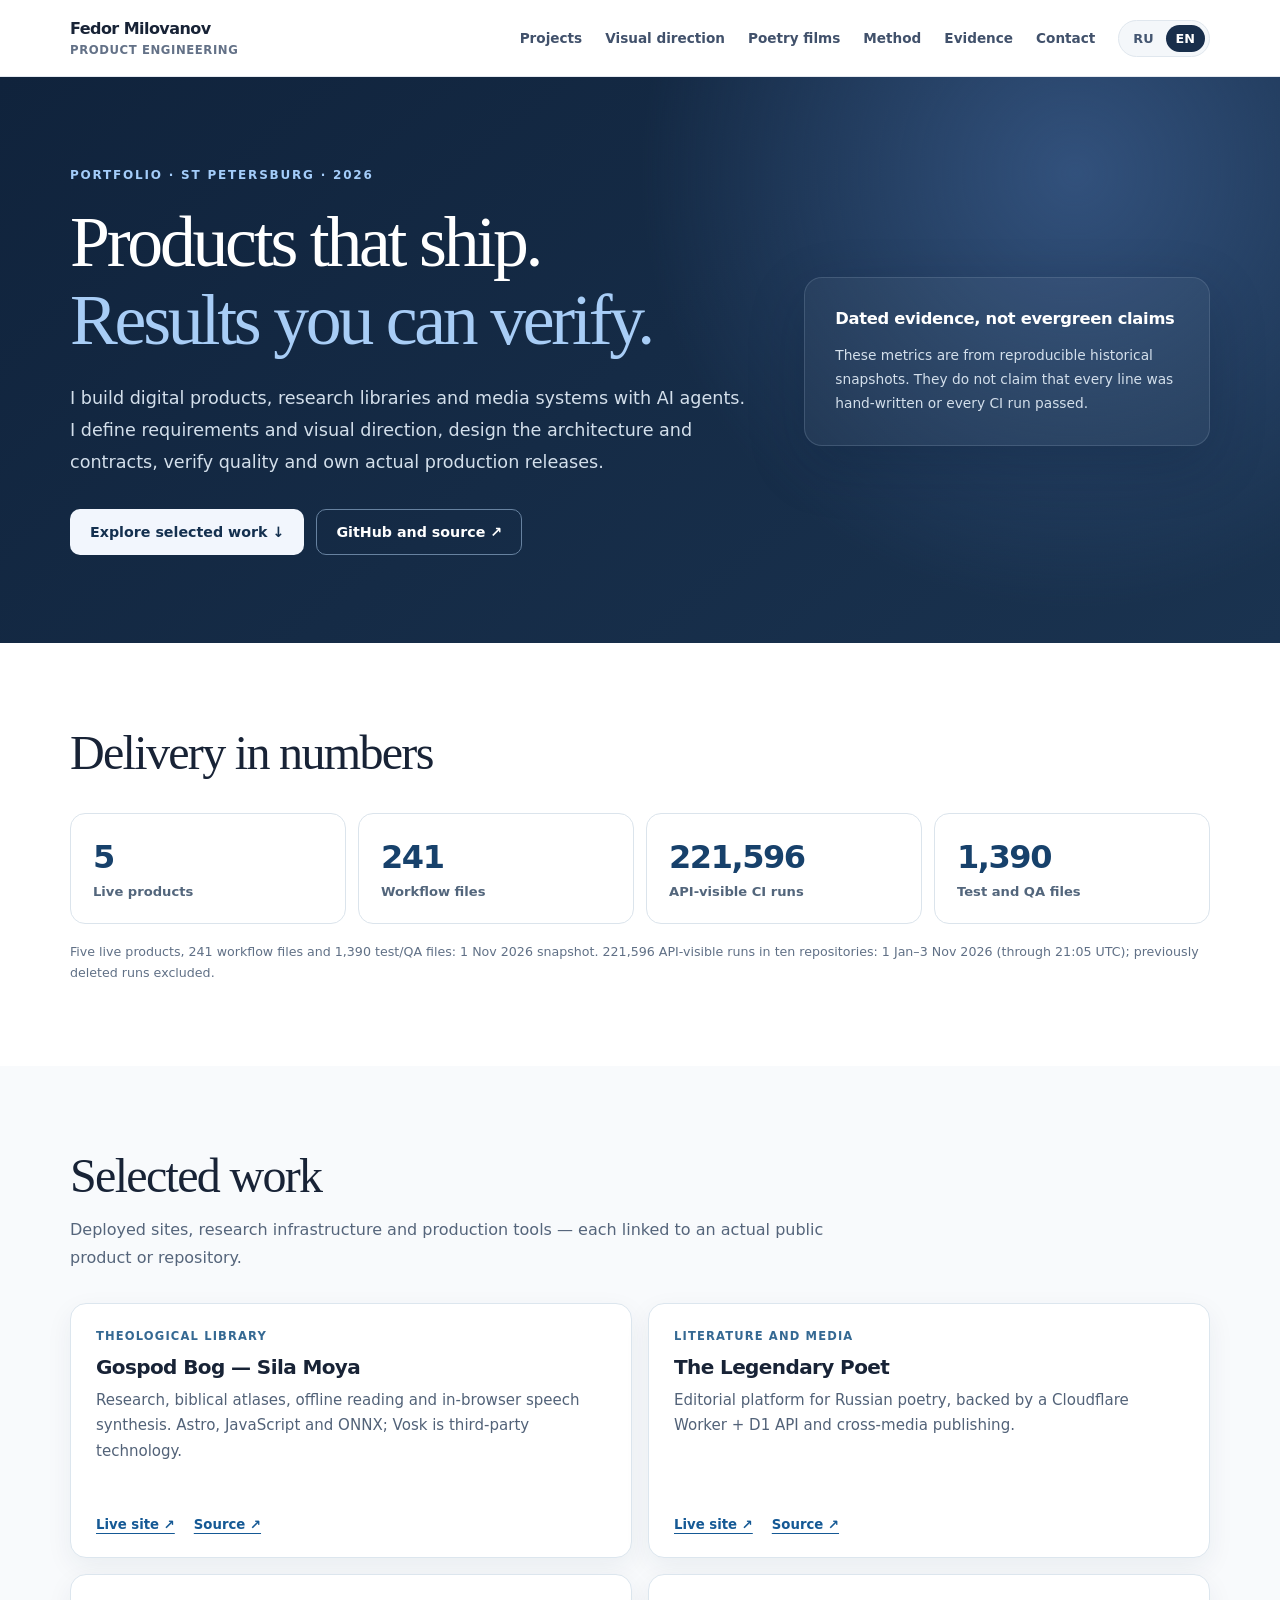
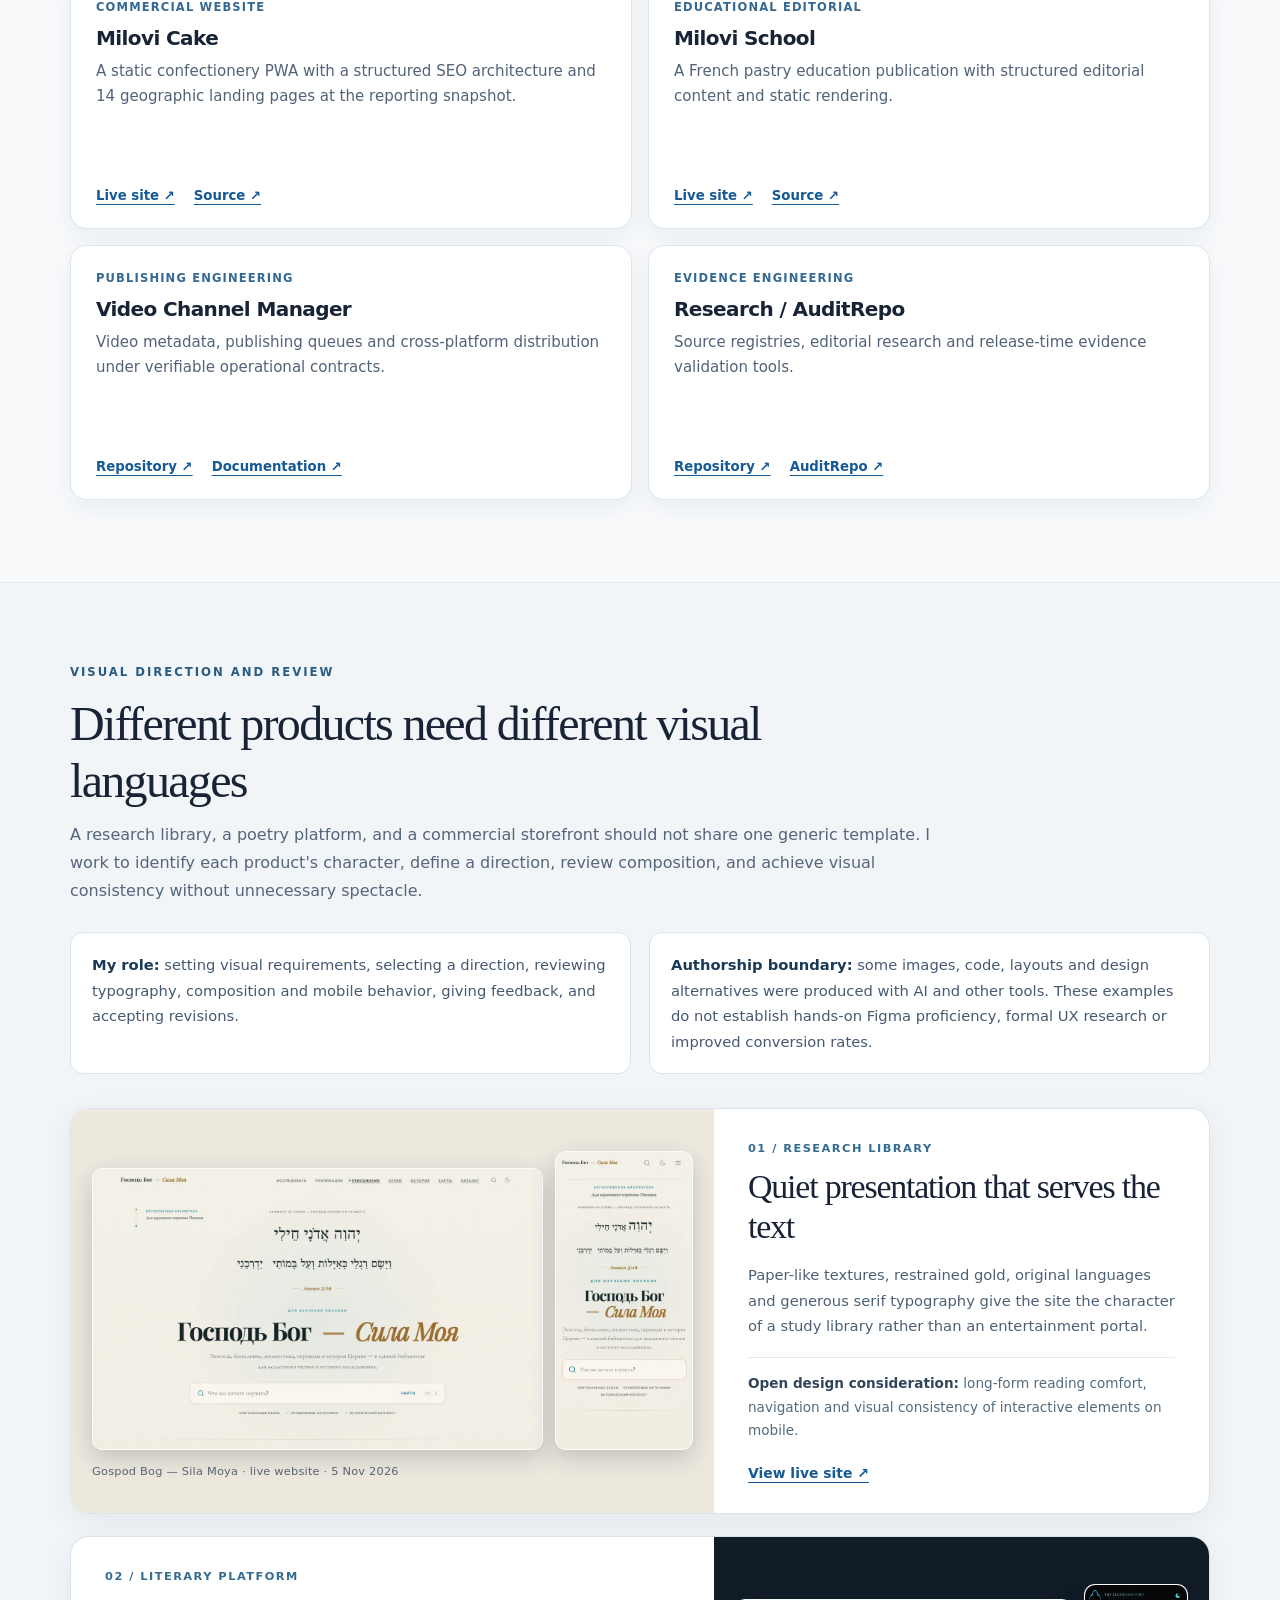
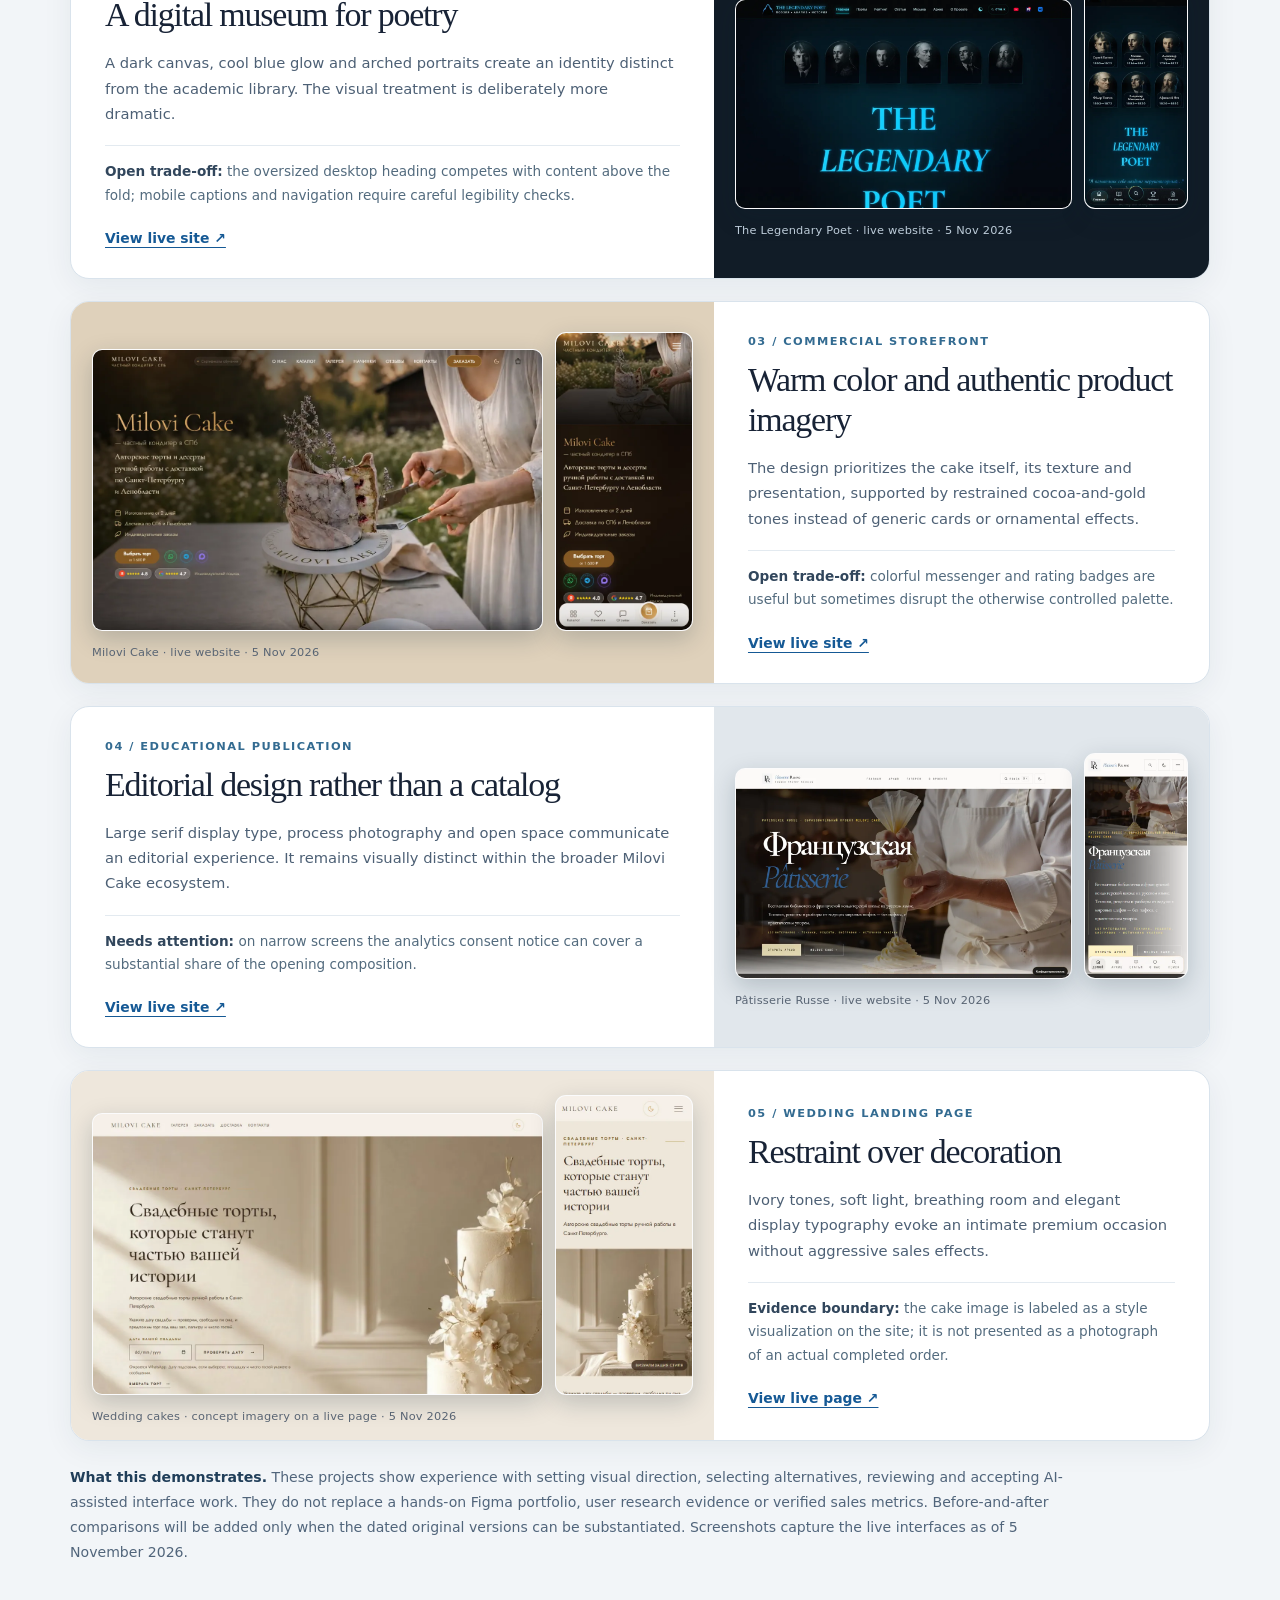
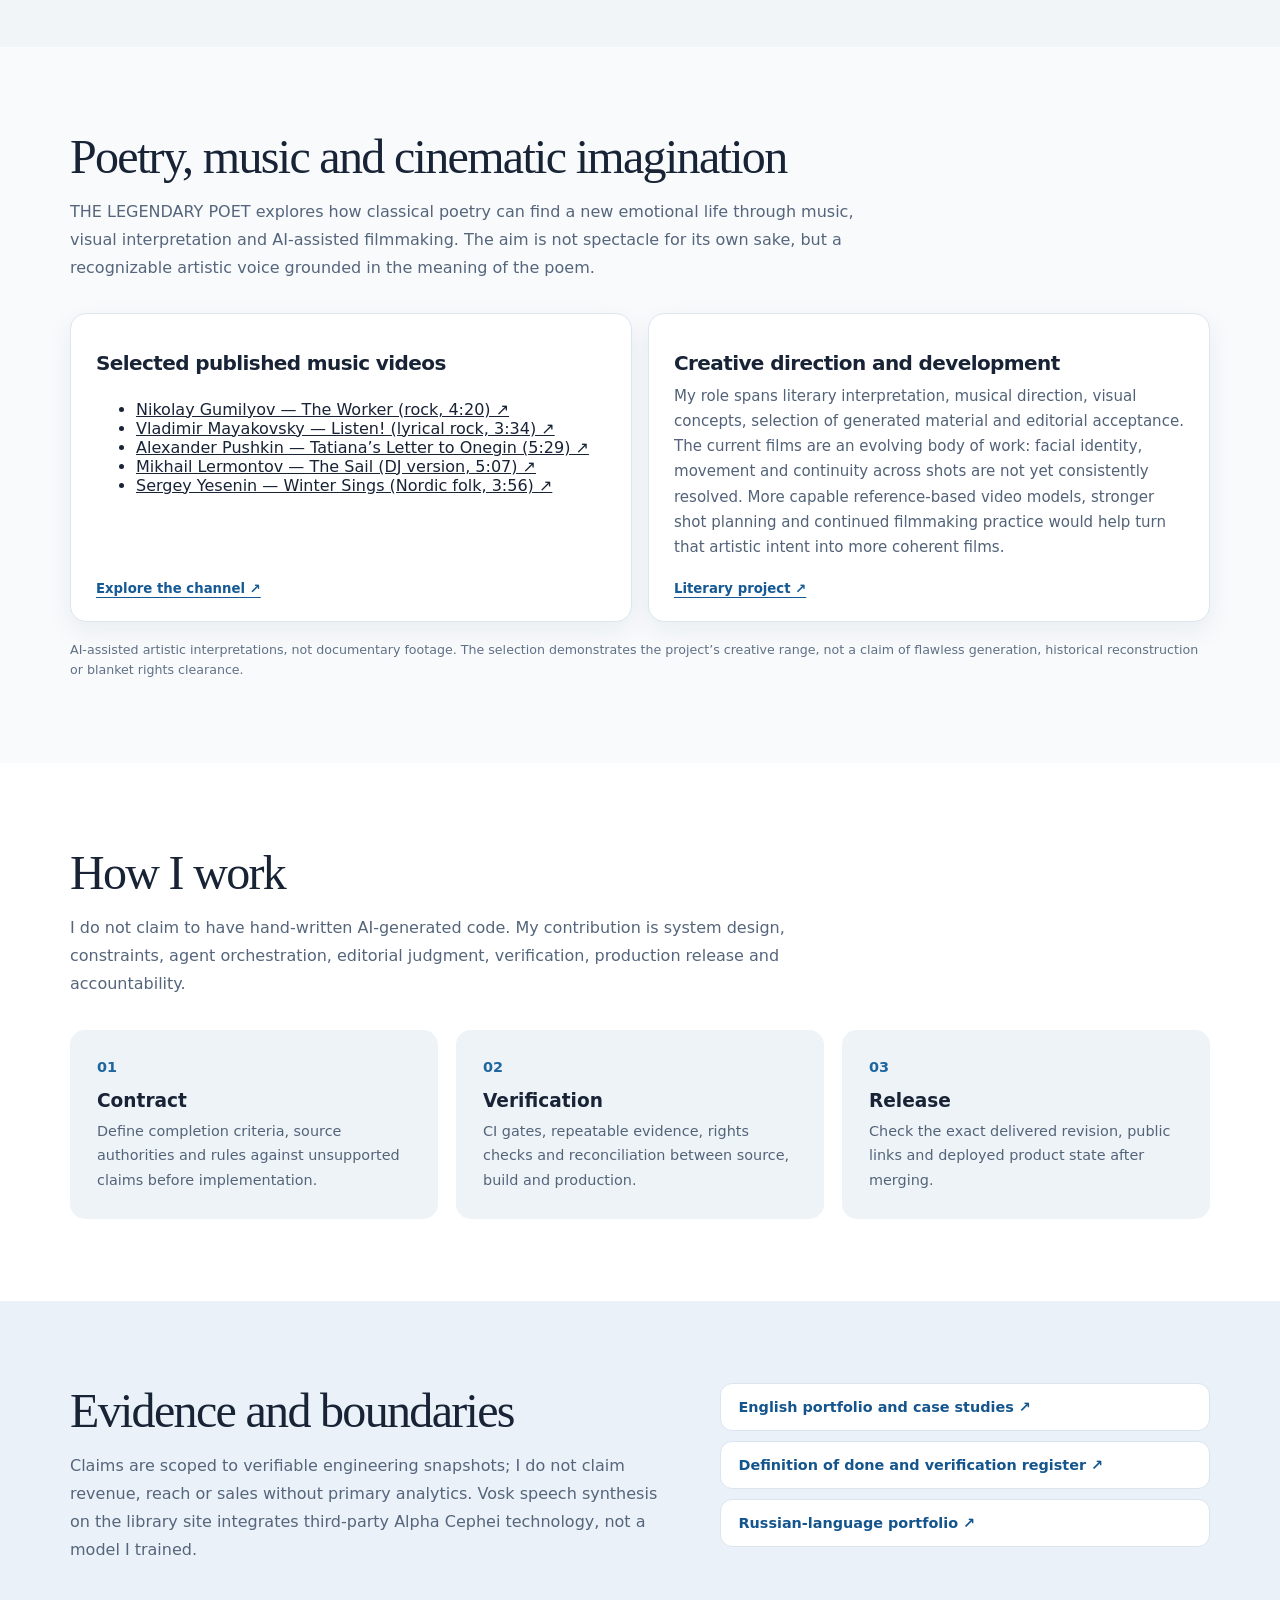
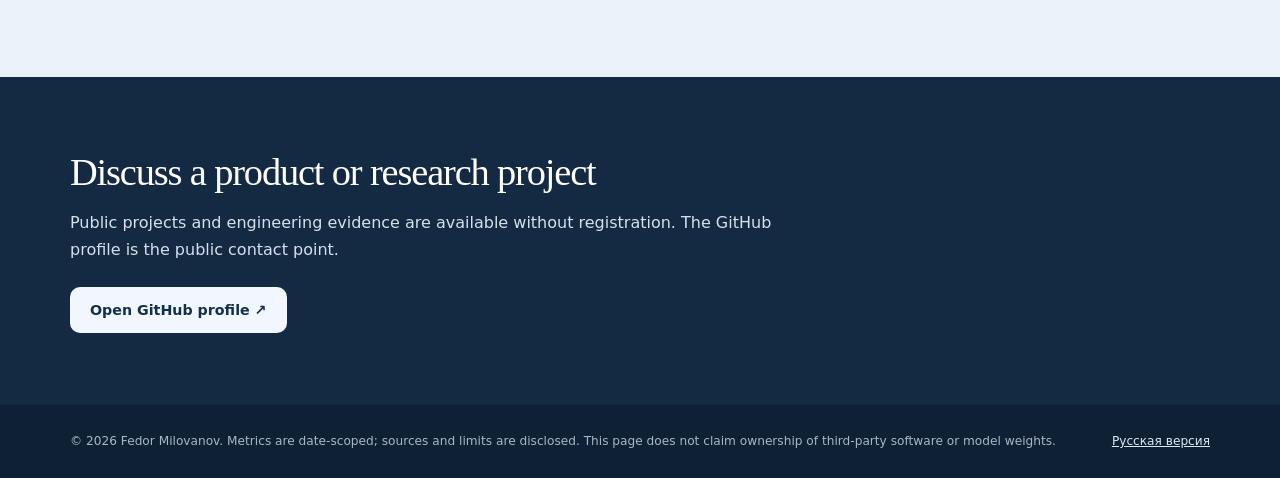
==== commit 7dac05ec: "portfolio: show poetry films and honest creative development" ====
--- a/portfolio/en/index.html
+++ b/portfolio/en/index.html
@@ -14,7 +14,7 @@
 </head>
 <body>
 <a class="skip" href="#main">Skip to content</a>
-<header class="top"><div class="shell nav"><a class="brand" href="https://github.com/FedorMilovanov">Fedor Milovanov<small>Product engineering</small></a><nav class="menu" aria-label="Main navigation"><a href="#projects">Projects</a><a href="#visual">Visual direction</a><a href="#method">Method</a><a href="#evidence">Evidence</a><a href="#contact">Contact</a><span class="langs"><a href="../"  lang="ru">RU</a><a href="./" aria-current="page" lang="en">EN</a></span></nav></div></header>
+<header class="top"><div class="shell nav"><a class="brand" href="https://github.com/FedorMilovanov">Fedor Milovanov<small>Product engineering</small></a><nav class="menu" aria-label="Main navigation"><a href="#projects">Projects</a><a href="#visual">Visual direction</a><a href="#cinema">Poetry films</a><a href="#method">Method</a><a href="#evidence">Evidence</a><a href="#contact">Contact</a><span class="langs"><a href="../"  lang="ru">RU</a><a href="./" aria-current="page" lang="en">EN</a></span></nav></div></header>
 <main id="main">
 <section class="hero"><div class="shell hero-layout"><div><div class="kicker">Portfolio · St Petersburg · 2026</div><h1>Products that ship.<br><em>Results you can verify.</em></h1><p>I build digital products, research libraries and media systems with AI agents. I define requirements and visual direction, design the architecture and contracts, verify quality and own actual production releases.</p><div class="actions"><a class="btn primary" href="#projects">Explore selected work ↓</a><a class="btn secondary" href="https://github.com/FedorMilovanov">GitHub and source ↗</a></div></div><aside class="hero-side"><h2>Dated evidence, not evergreen claims</h2><p>These metrics are from reproducible historical snapshots. They do not claim that every line was hand-written or every CI run passed.</p></aside></div></section>
 <section class="section" aria-labelledby="numbers"><div class="shell"><div class="section-head"><h2 id="numbers">Delivery in numbers</h2></div><div class="metrics"><div class="metric"><strong>5</strong><span>Live products</span></div><div class="metric"><strong>241</strong><span>Workflow files</span></div><div class="metric"><strong>221,596</strong><span>API-visible CI runs</span></div><div class="metric"><strong>1,390</strong><span>Test and QA files</span></div></div><p class="note">Five live products, 241 workflow files and 1,390 test/QA files: 1 Nov 2026 snapshot. 221,596 API-visible runs in ten repositories: 1 Jan–3 Nov 2026 (through 21:05 UTC); previously deleted runs excluded.</p></div></section>
@@ -95,6 +95,16 @@
   <p class="visual-boundary"><strong>What this demonstrates.</strong> These projects show experience with setting visual direction, selecting alternatives, reviewing and accepting AI-assisted interface work. They do not replace a hands-on Figma portfolio, user research evidence or verified sales metrics. Before-and-after comparisons will be added only when the dated original versions can be substantiated. Screenshots capture the live interfaces as of 5 November 2026.</p>
 </div>
 </section>
+<section class="section" id="cinema" aria-labelledby="cinema-title"><div class="shell">
+<div class="section-head"><h2 id="cinema-title">Poetry, music and cinematic imagination</h2><p>THE LEGENDARY POET explores how classical poetry can find a new emotional life through music, visual interpretation and AI-assisted filmmaking. The aim is not spectacle for its own sake, but a recognizable artistic voice grounded in the meaning of the poem.</p></div>
+<div class="cases">
+<article class="case"><h3>Selected published music videos</h3><ul><li><a href="https://www.youtube.com/watch?v=5zUmdg_Wzek">Nikolay Gumilyov — The Worker (rock, 4:20) ↗</a></li>
+<li><a href="https://www.youtube.com/watch?v=DoPW2_Q1sM4">Vladimir Mayakovsky — Listen! (lyrical rock, 3:34) ↗</a></li>
+<li><a href="https://www.youtube.com/watch?v=BqXU9uRCJa4">Alexander Pushkin — Tatiana’s Letter to Onegin (5:29) ↗</a></li>
+<li><a href="https://www.youtube.com/watch?v=laxWRb47N4M">Mikhail Lermontov — The Sail (DJ version, 5:07) ↗</a></li>
+<li><a href="https://www.youtube.com/watch?v=fBceuJz15Fc">Sergey Yesenin — Winter Sings (Nordic folk, 3:56) ↗</a></li></ul><div class="links"><a href="https://www.youtube.com/@TheLegendaryPoet">Explore the channel ↗</a></div></article>
+<article class="case"><h3>Creative direction and development</h3><p>My role spans literary interpretation, musical direction, visual concepts, selection of generated material and editorial acceptance. The current films are an evolving body of work: facial identity, movement and continuity across shots are not yet consistently resolved. More capable reference-based video models, stronger shot planning and continued filmmaking practice would help turn that artistic intent into more coherent films.</p><div class="links"><a href="https://thelegendarypoet.ru/">Literary project ↗</a></div></article>
+</div><p class="note">AI-assisted artistic interpretations, not documentary footage. The selection demonstrates the project’s creative range, not a claim of flawless generation, historical reconstruction or blanket rights clearance.</p></div></section>
 <section class="section" id="method" aria-labelledby="method-title"><div class="shell"><div class="section-head"><h2 id="method-title">How I work</h2><p>I do not claim to have hand-written AI-generated code. My contribution is system design, constraints, agent orchestration, editorial judgment, verification, production release and accountability.</p></div><div class="methods"><article class="method"><b>01</b><h3>Contract</h3><p>Define completion criteria, source authorities and rules against unsupported claims before implementation.</p></article>
 <article class="method"><b>02</b><h3>Verification</h3><p>CI gates, repeatable evidence, rights checks and reconciliation between source, build and production.</p></article>
 <article class="method"><b>03</b><h3>Release</h3><p>Check the exact delivered revision, public links and deployed product state after merging.</p></article></div></div></section>
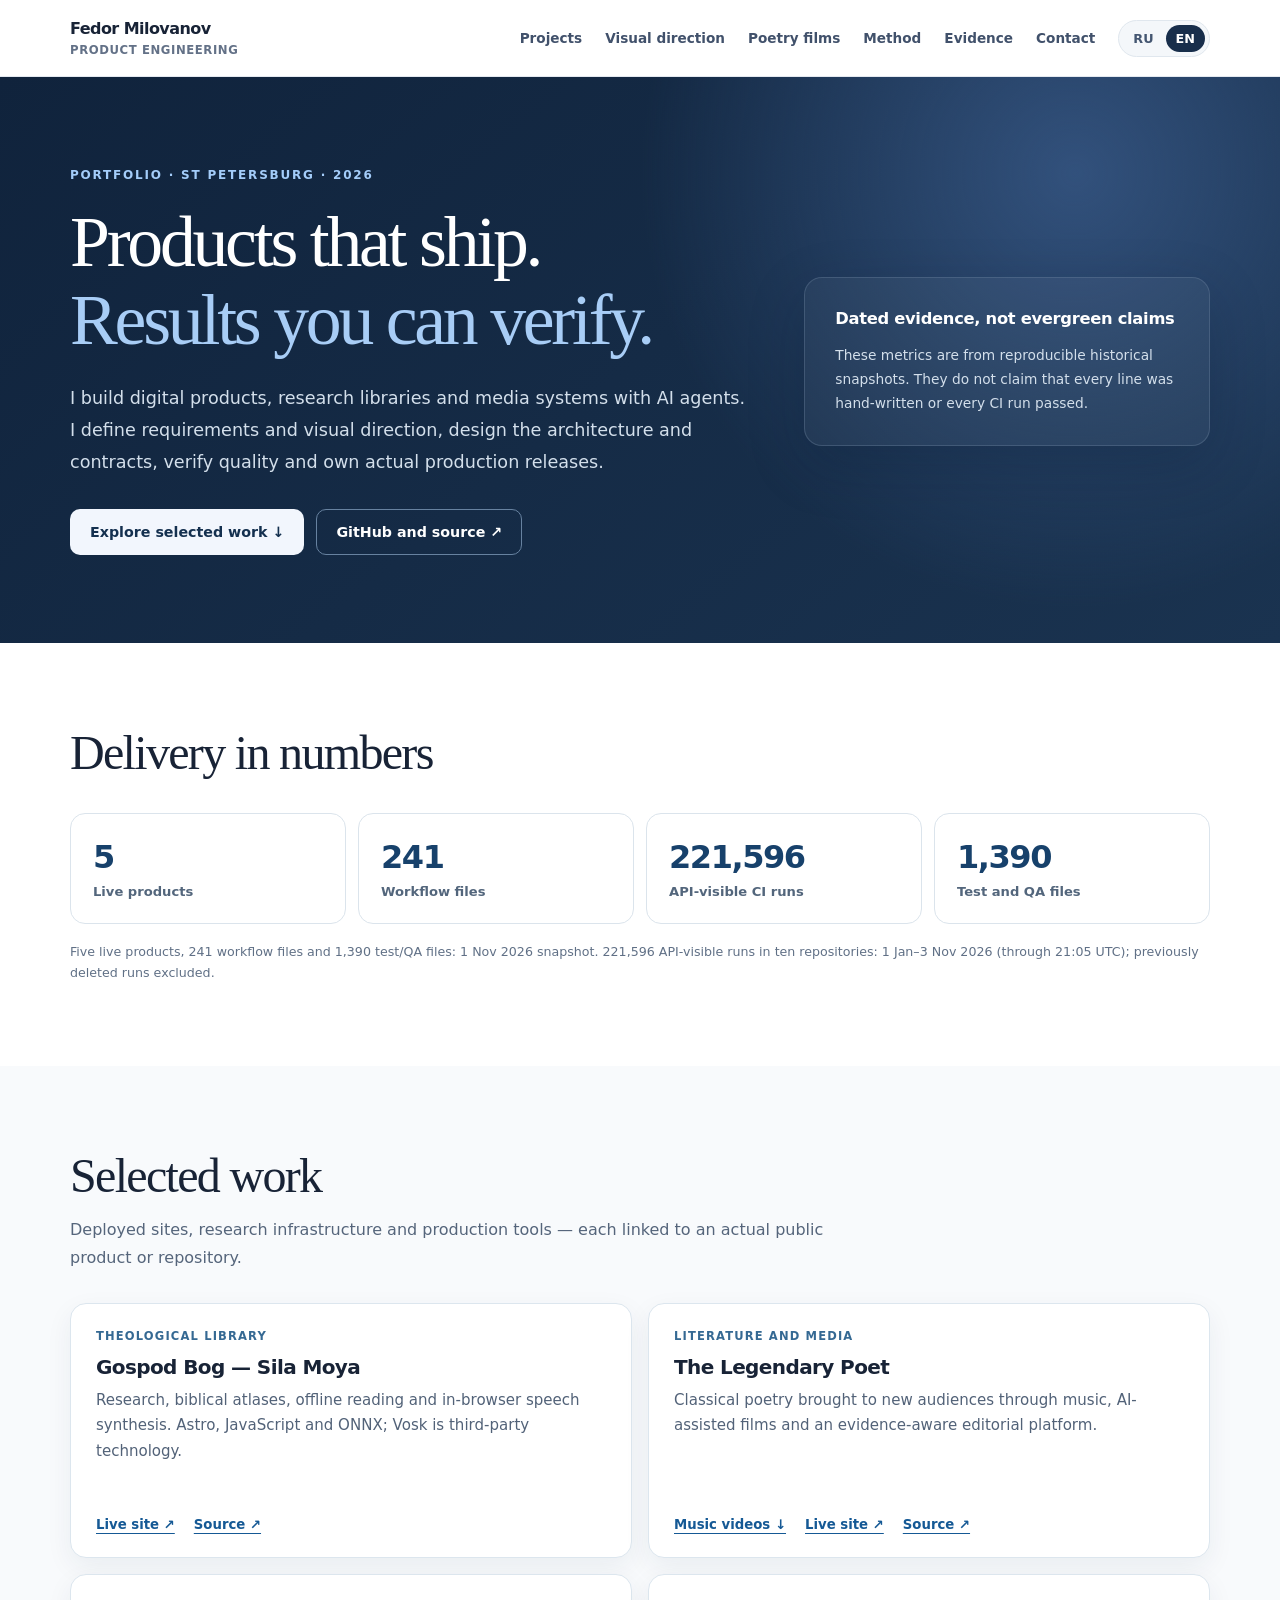
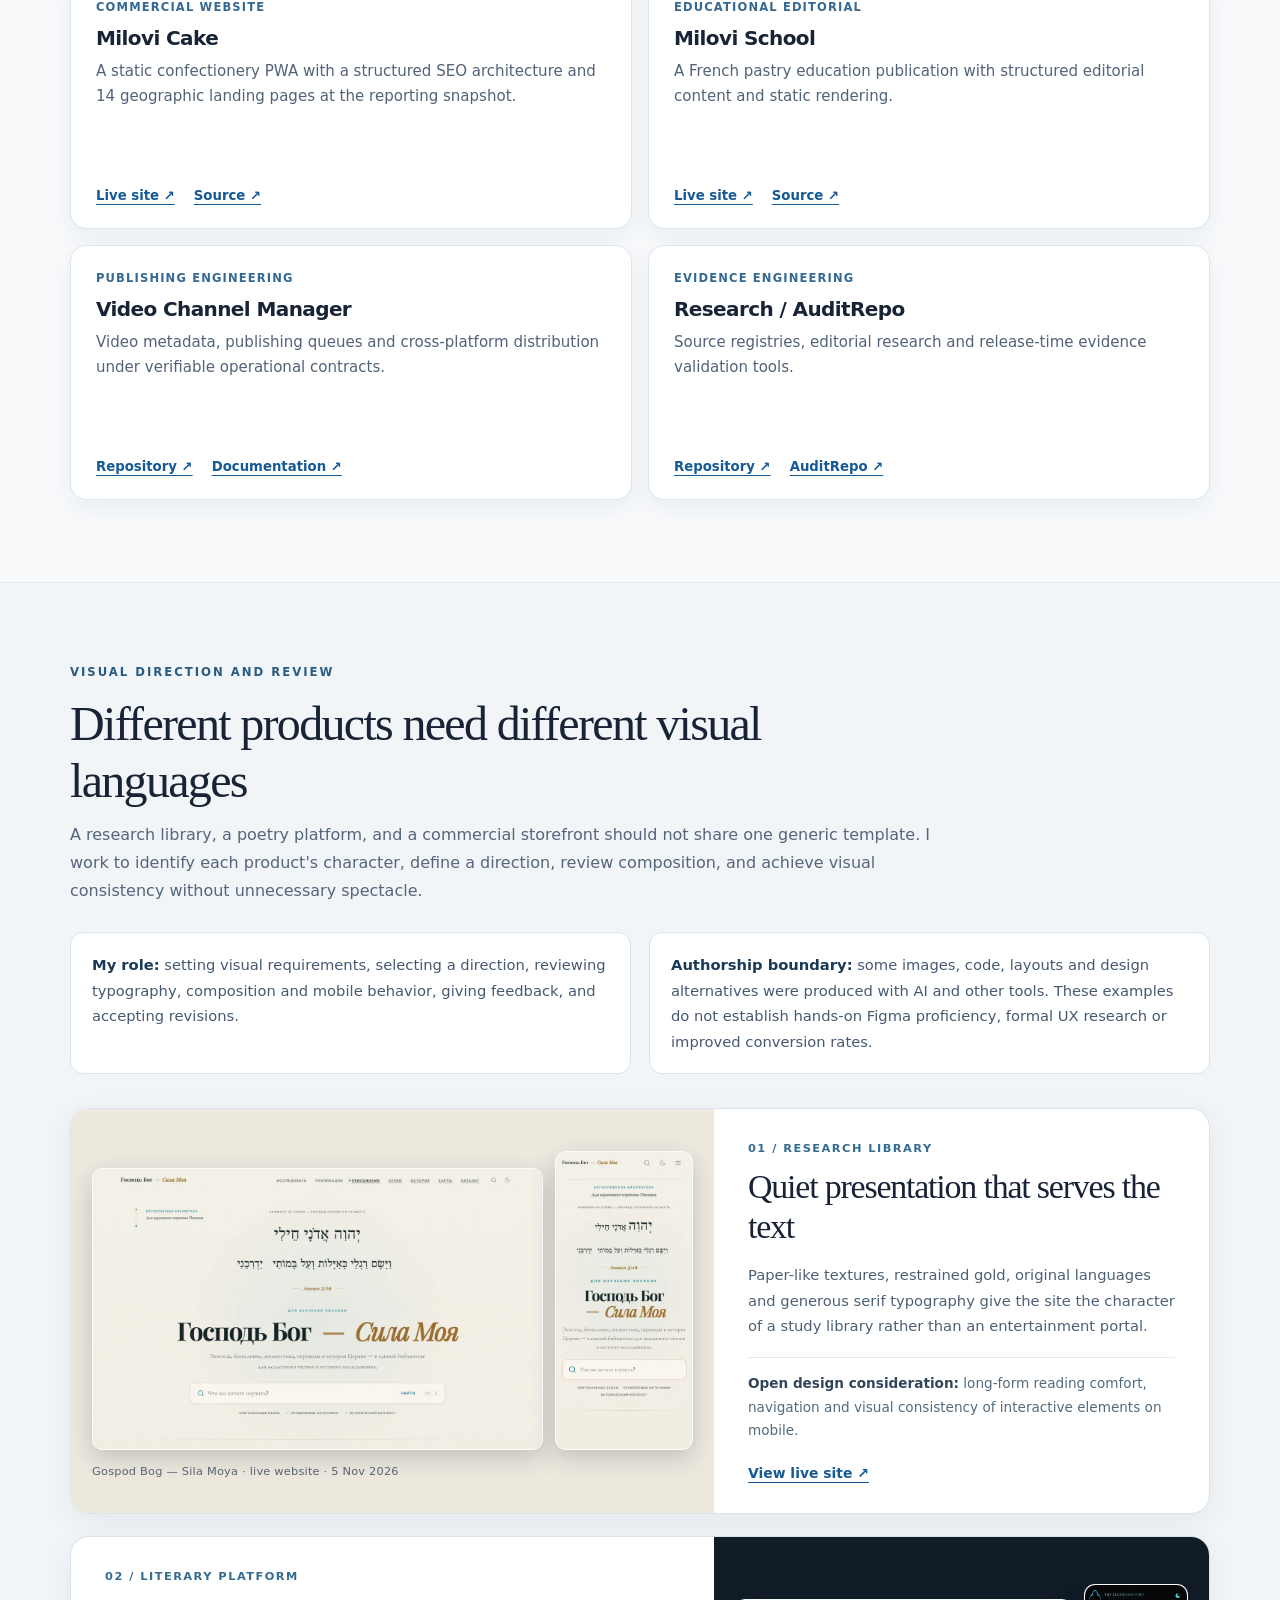
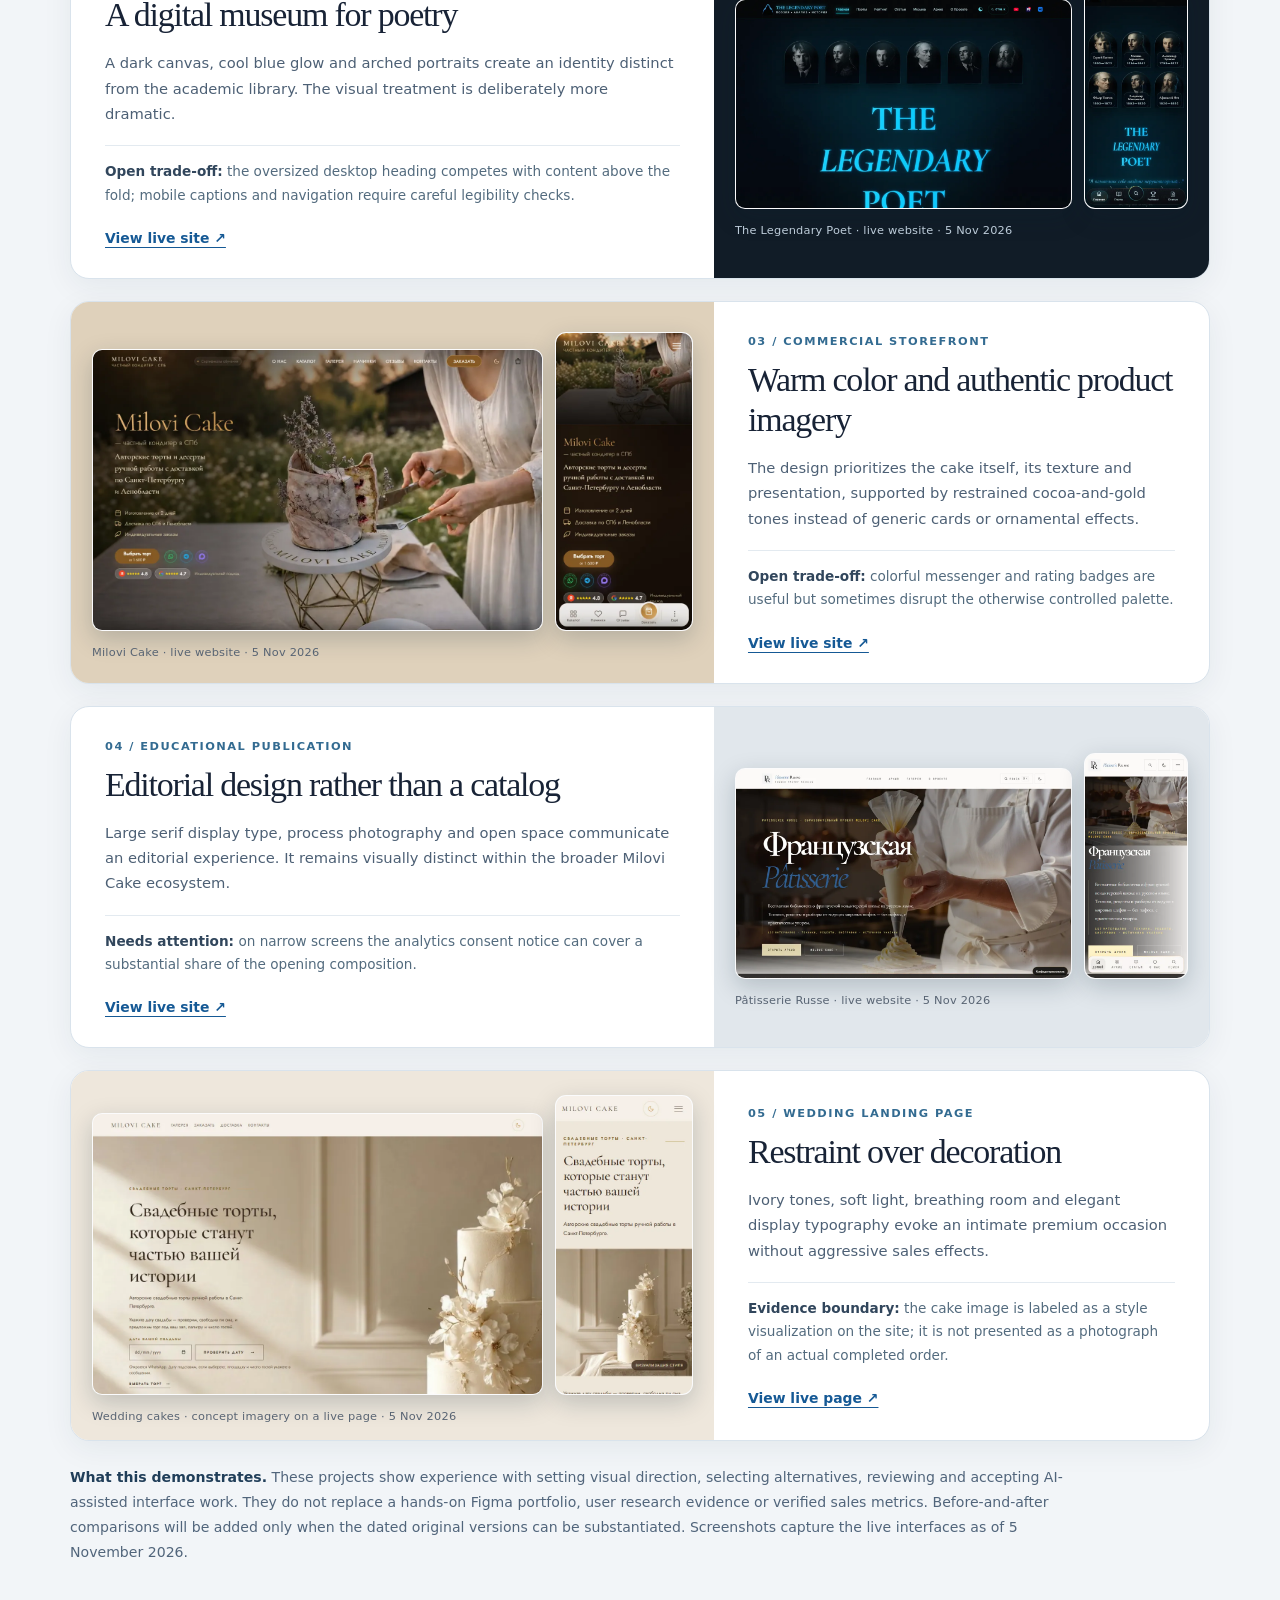
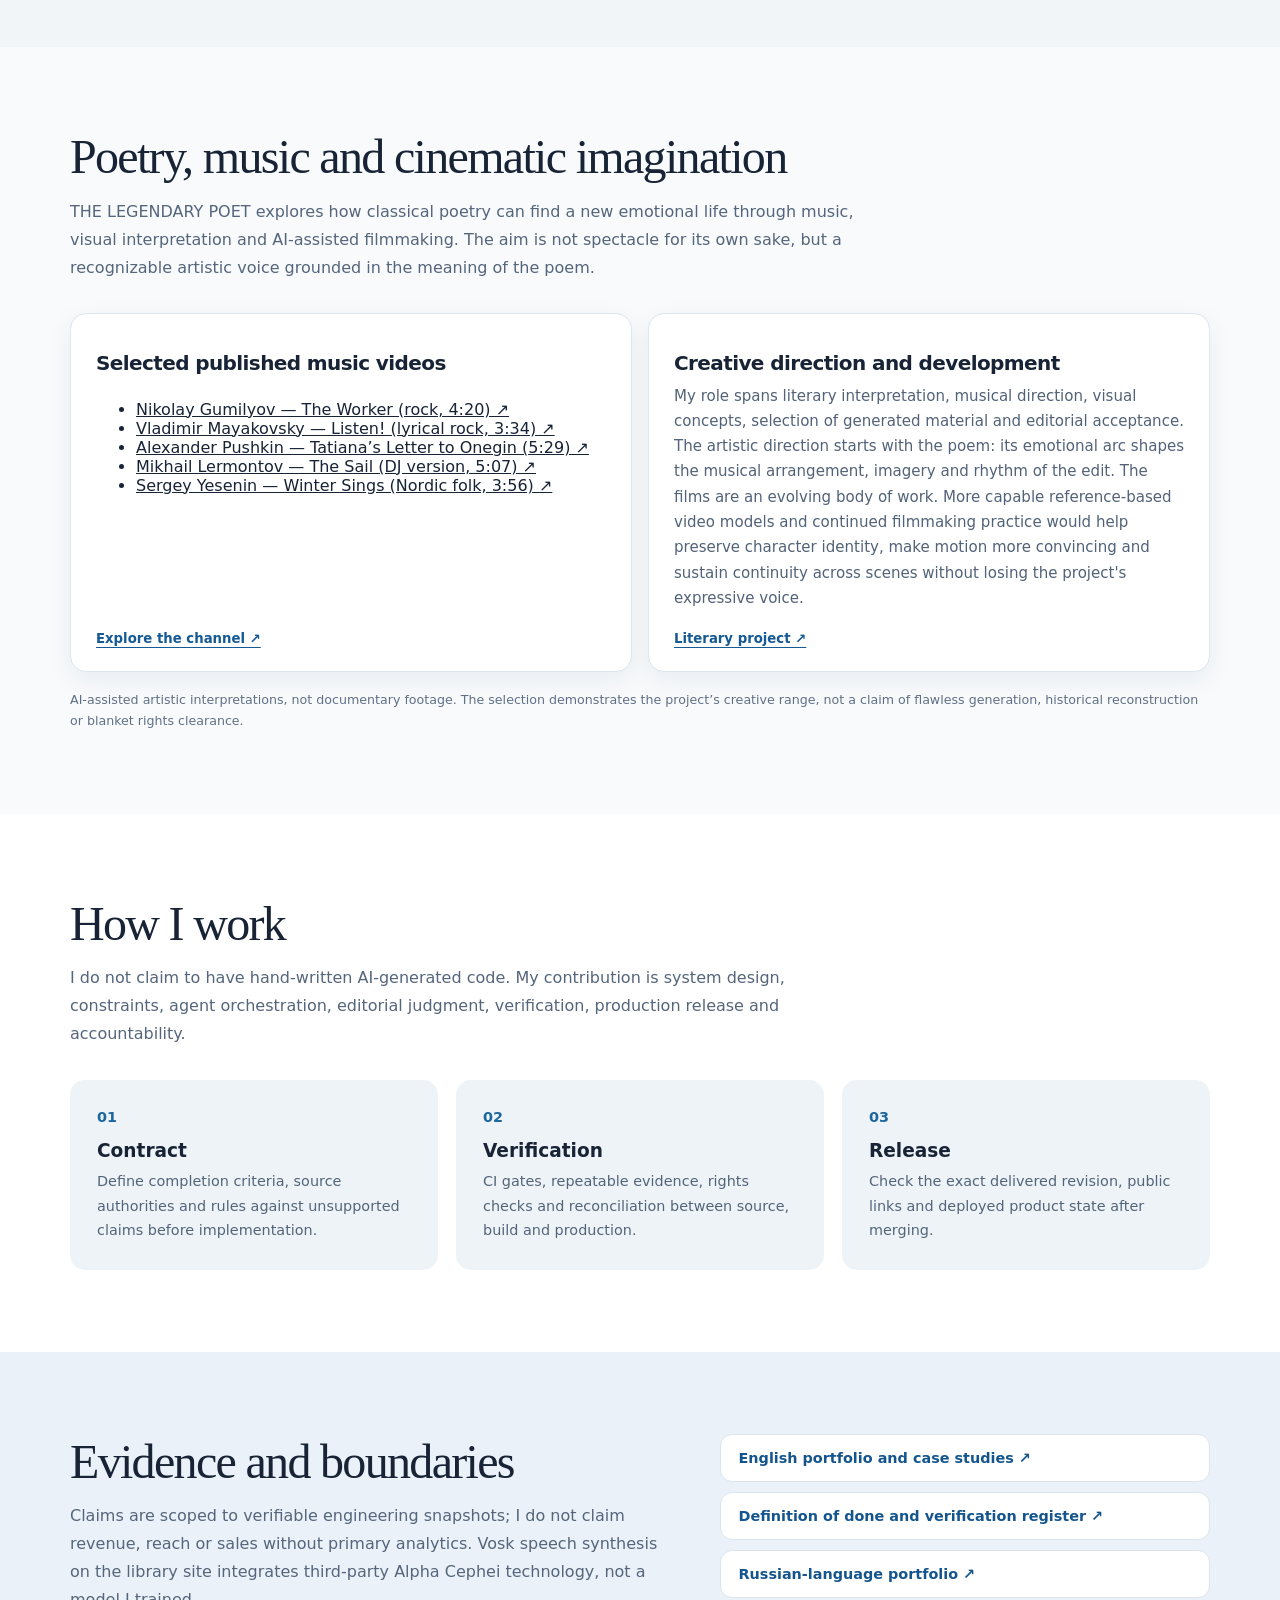
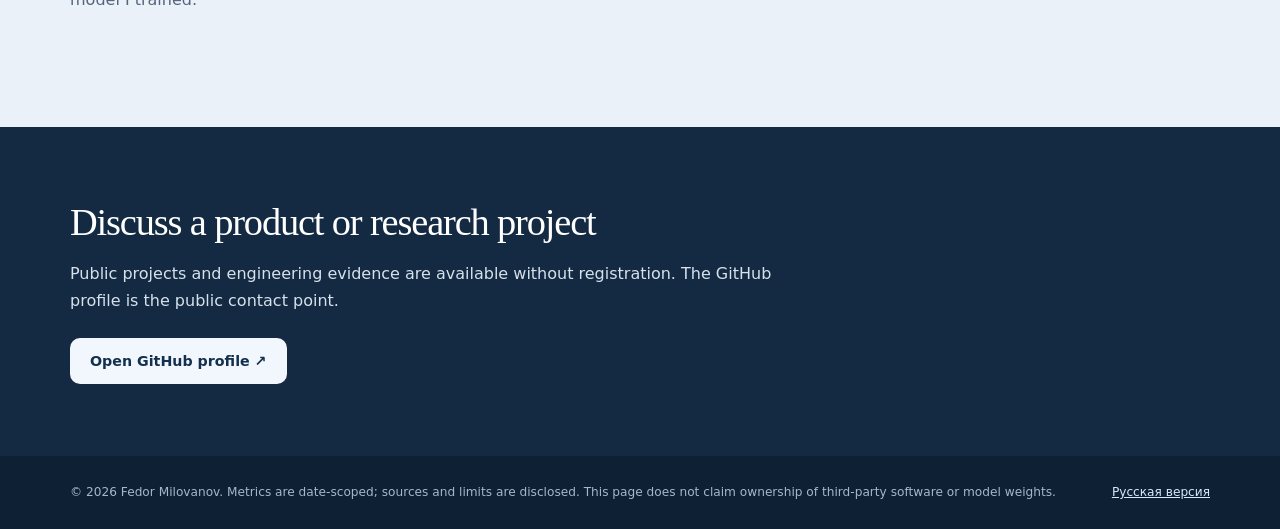
==== commit b67d52be: "portfolio: connect literary case to creative work and foreground artistic intent" ====
--- a/portfolio/en/index.html
+++ b/portfolio/en/index.html
@@ -19,7 +19,7 @@
 <section class="hero"><div class="shell hero-layout"><div><div class="kicker">Portfolio · St Petersburg · 2026</div><h1>Products that ship.<br><em>Results you can verify.</em></h1><p>I build digital products, research libraries and media systems with AI agents. I define requirements and visual direction, design the architecture and contracts, verify quality and own actual production releases.</p><div class="actions"><a class="btn primary" href="#projects">Explore selected work ↓</a><a class="btn secondary" href="https://github.com/FedorMilovanov">GitHub and source ↗</a></div></div><aside class="hero-side"><h2>Dated evidence, not evergreen claims</h2><p>These metrics are from reproducible historical snapshots. They do not claim that every line was hand-written or every CI run passed.</p></aside></div></section>
 <section class="section" aria-labelledby="numbers"><div class="shell"><div class="section-head"><h2 id="numbers">Delivery in numbers</h2></div><div class="metrics"><div class="metric"><strong>5</strong><span>Live products</span></div><div class="metric"><strong>241</strong><span>Workflow files</span></div><div class="metric"><strong>221,596</strong><span>API-visible CI runs</span></div><div class="metric"><strong>1,390</strong><span>Test and QA files</span></div></div><p class="note">Five live products, 241 workflow files and 1,390 test/QA files: 1 Nov 2026 snapshot. 221,596 API-visible runs in ten repositories: 1 Jan–3 Nov 2026 (through 21:05 UTC); previously deleted runs excluded.</p></div></section>
 <section class="section" id="projects" aria-labelledby="projects-title"><div class="shell"><div class="section-head"><h2 id="projects-title">Selected work</h2><p>Deployed sites, research infrastructure and production tools — each linked to an actual public product or repository.</p></div><div class="cases"><article class="case"><span class="eyebrow">Theological library</span><h3>Gospod Bog — Sila Moya</h3><p>Research, biblical atlases, offline reading and in-browser speech synthesis. Astro, JavaScript and ONNX; Vosk is third-party technology.</p><div class="links"><a href="https://gospod-bog.ru/">Live site ↗</a><a href="https://github.com/FedorMilovanov/gb-is-my-strength">Source ↗</a></div></article>
-<article class="case"><span class="eyebrow">Literature and media</span><h3>The Legendary Poet</h3><p>Editorial platform for Russian poetry, backed by a Cloudflare Worker + D1 API and cross-media publishing.</p><div class="links"><a href="https://thelegendarypoet.ru/">Live site ↗</a><a href="https://github.com/FedorMilovanov/TheLegendaryPoet">Source ↗</a></div></article>
+<article class="case"><span class="eyebrow">Literature and media</span><h3>The Legendary Poet</h3><p>Classical poetry brought to new audiences through music, AI-assisted films and an evidence-aware editorial platform.</p><div class="links"><a href="#cinema">Music videos ↓</a><a href="https://thelegendarypoet.ru/">Live site ↗</a><a href="https://github.com/FedorMilovanov/TheLegendaryPoet">Source ↗</a></div></article>
 <article class="case"><span class="eyebrow">Commercial website</span><h3>Milovi Cake</h3><p>A static confectionery PWA with a structured SEO architecture and 14 geographic landing pages at the reporting snapshot.</p><div class="links"><a href="https://milovicake.ru/">Live site ↗</a><a href="https://github.com/FedorMilovanov/Milovi_Cake">Source ↗</a></div></article>
 <article class="case"><span class="eyebrow">Educational editorial</span><h3>Milovi School</h3><p>A French pastry education publication with structured editorial content and static rendering.</p><div class="links"><a href="https://french.milovicake.ru/">Live site ↗</a><a href="https://github.com/FedorMilovanov/Milovi_School">Source ↗</a></div></article>
 <article class="case"><span class="eyebrow">Publishing engineering</span><h3>Video Channel Manager</h3><p>Video metadata, publishing queues and cross-platform distribution under verifiable operational contracts.</p><div class="links"><a href="https://github.com/FedorMilovanov/video-channel-manager">Repository ↗</a><a href="https://github.com/FedorMilovanov/video-channel-manager">Documentation ↗</a></div></article>
@@ -103,7 +103,7 @@
 <li><a href="https://www.youtube.com/watch?v=BqXU9uRCJa4">Alexander Pushkin — Tatiana’s Letter to Onegin (5:29) ↗</a></li>
 <li><a href="https://www.youtube.com/watch?v=laxWRb47N4M">Mikhail Lermontov — The Sail (DJ version, 5:07) ↗</a></li>
 <li><a href="https://www.youtube.com/watch?v=fBceuJz15Fc">Sergey Yesenin — Winter Sings (Nordic folk, 3:56) ↗</a></li></ul><div class="links"><a href="https://www.youtube.com/@TheLegendaryPoet">Explore the channel ↗</a></div></article>
-<article class="case"><h3>Creative direction and development</h3><p>My role spans literary interpretation, musical direction, visual concepts, selection of generated material and editorial acceptance. The current films are an evolving body of work: facial identity, movement and continuity across shots are not yet consistently resolved. More capable reference-based video models, stronger shot planning and continued filmmaking practice would help turn that artistic intent into more coherent films.</p><div class="links"><a href="https://thelegendarypoet.ru/">Literary project ↗</a></div></article>
+<article class="case"><h3>Creative direction and development</h3><p>My role spans literary interpretation, musical direction, visual concepts, selection of generated material and editorial acceptance. The artistic direction starts with the poem: its emotional arc shapes the musical arrangement, imagery and rhythm of the edit. The films are an evolving body of work. More capable reference-based video models and continued filmmaking practice would help preserve character identity, make motion more convincing and sustain continuity across scenes without losing the project's expressive voice.</p><div class="links"><a href="https://thelegendarypoet.ru/">Literary project ↗</a></div></article>
 </div><p class="note">AI-assisted artistic interpretations, not documentary footage. The selection demonstrates the project’s creative range, not a claim of flawless generation, historical reconstruction or blanket rights clearance.</p></div></section>
 <section class="section" id="method" aria-labelledby="method-title"><div class="shell"><div class="section-head"><h2 id="method-title">How I work</h2><p>I do not claim to have hand-written AI-generated code. My contribution is system design, constraints, agent orchestration, editorial judgment, verification, production release and accountability.</p></div><div class="methods"><article class="method"><b>01</b><h3>Contract</h3><p>Define completion criteria, source authorities and rules against unsupported claims before implementation.</p></article>
 <article class="method"><b>02</b><h3>Verification</h3><p>CI gates, repeatable evidence, rights checks and reconciliation between source, build and production.</p></article>
